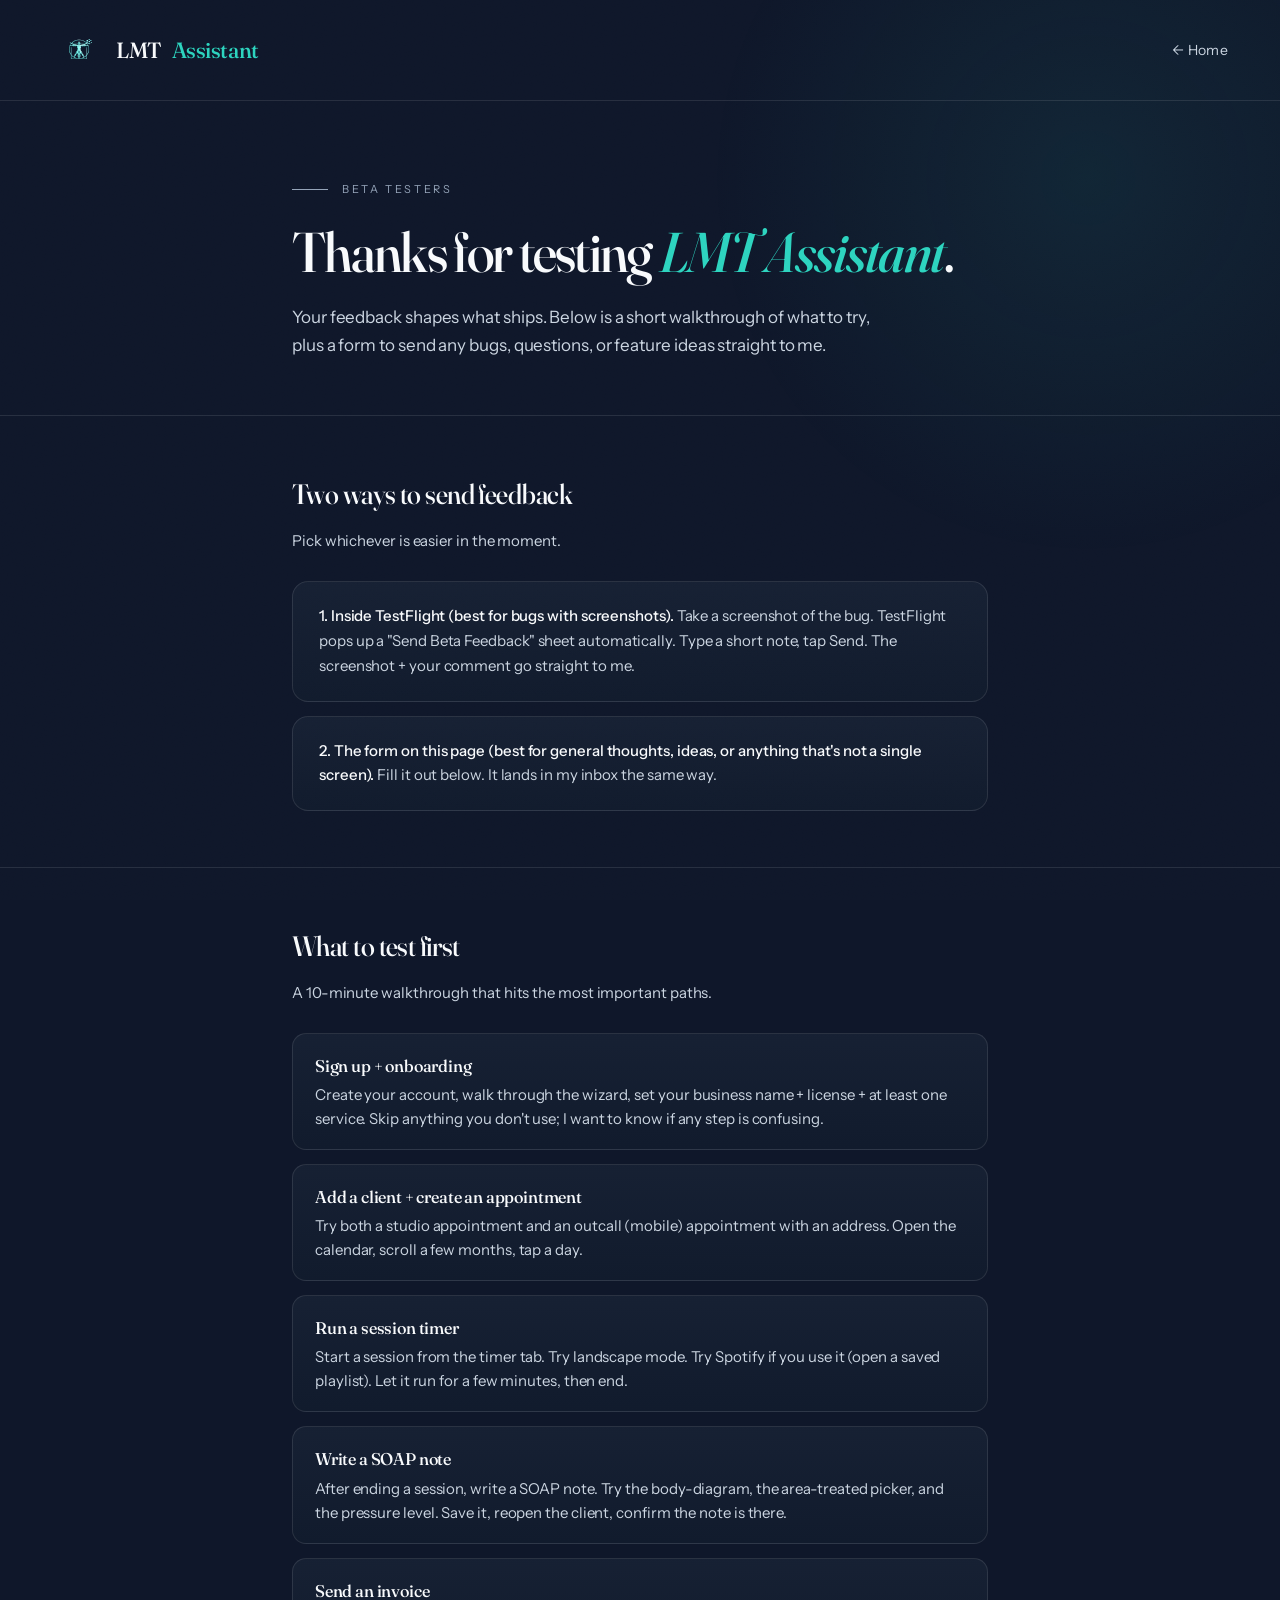
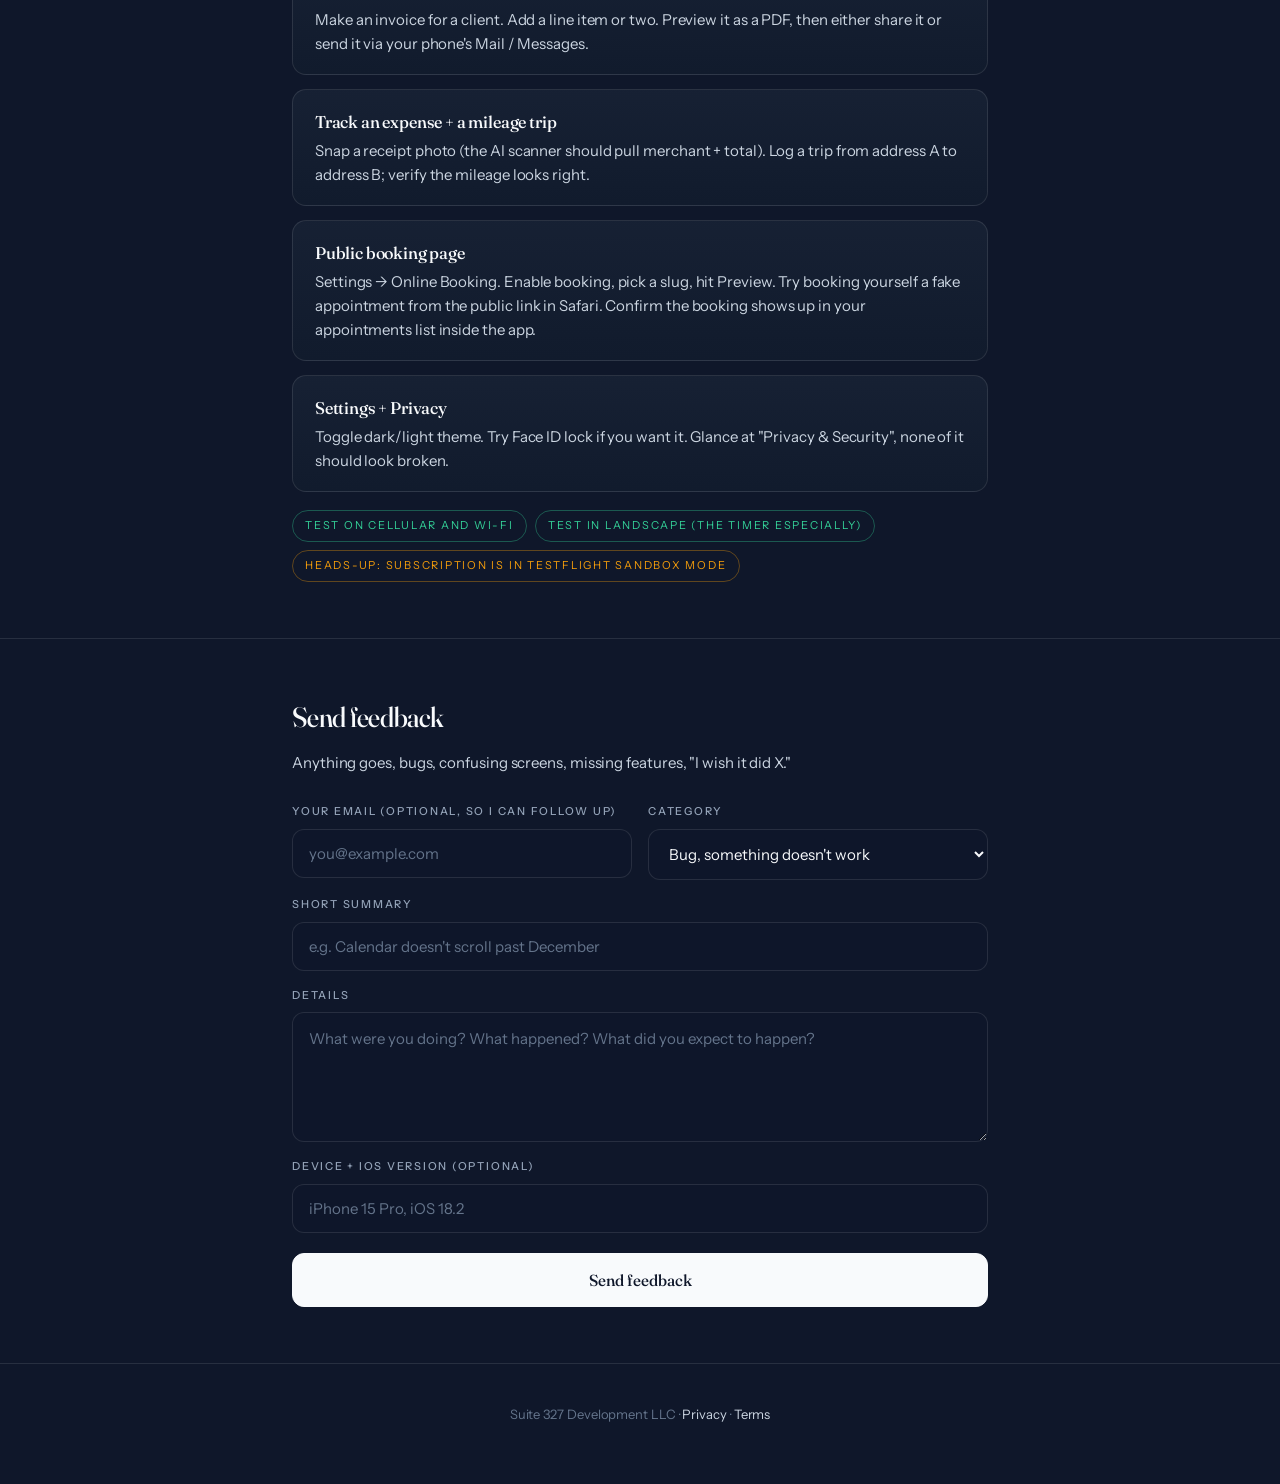
==== betatesters/index.html @ 22fae434 "chore: replace em-dashes with commas on /betatesters" ====
<!DOCTYPE html>
<html lang="en">

<head>
    <meta charset="UTF-8">
    <meta name="viewport" content="width=device-width, initial-scale=1.0">
    <title>Beta Testers · LMT Assistant</title>
    <meta name="description" content="Welcome to the LMT Assistant beta. Here's what to test and how to send feedback.">
    <meta name="robots" content="noindex,nofollow">
    <link rel="icon" type="image/png" href="../logo.png">
    <link rel="preconnect" href="https://fonts.googleapis.com">
    <link rel="preconnect" href="https://fonts.gstatic.com" crossorigin>
    <link href="https://fonts.googleapis.com/css2?family=Fraunces:ital,opsz,wght@0,9..144,400;0,9..144,500;0,9..144,600;1,9..144,400;1,9..144,500&family=Instrument+Sans:ital,wght@0,400;0,500;0,600;1,400&display=swap" rel="stylesheet">
    <style>
        :root {
            --ink: #0F172A;
            --ink-deep: #0A1120;
            --cream: #F8FAFC;
            --cream-dim: #CBD5E1;
            --clay: #2DD4BF;
            --clay-hover: #5EEAD4;
            --sage: #94A3B8;
            --stone: #1E293B;
            --stone-hi: #263548;
            --line: rgba(248, 250, 252, 0.10);
            --line-strong: rgba(248, 250, 252, 0.22);
            --muted: #64748B;
            --warn: #F59E0B;
            --good: #34D399;
            --bad: #F87171;
        }

        * { margin: 0; padding: 0; box-sizing: border-box; }
        html { scroll-behavior: smooth; }

        body {
            font-family: 'Instrument Sans', -apple-system, BlinkMacSystemFont, sans-serif;
            background: var(--ink);
            color: var(--cream);
            min-height: 100vh;
            line-height: 1.6;
            letter-spacing: -0.005em;
            position: relative;
            overflow-x: hidden;
            -webkit-font-smoothing: antialiased;
        }

        body::before {
            content: ""; position: fixed; inset: 0;
            pointer-events: none; z-index: 100;
            opacity: 0.05; mix-blend-mode: overlay;
            background-image: url("data:image/svg+xml,%3Csvg xmlns='http://www.w3.org/2000/svg' width='140' height='140'%3E%3Cfilter id='n'%3E%3CfeTurbulence type='fractalNoise' baseFrequency='0.9' numOctaves='2' stitchTiles='stitch'/%3E%3C/filter%3E%3Crect width='100%25' height='100%25' filter='url(%23n)' opacity='0.9'/%3E%3C/svg%3E");
        }

        body::after {
            content: ""; position: fixed; top: -30%; right: -20%;
            width: 70vw; height: 70vw;
            background: radial-gradient(circle, rgba(45, 212, 191, 0.08) 0%, transparent 60%);
            pointer-events: none; z-index: 0;
        }

        .page-header {
            padding: 32px 0;
            border-bottom: 1px solid var(--line);
            position: relative;
            z-index: 110;
        }

        .page-header-inner {
            display: flex; align-items: center; justify-content: space-between;
            max-width: 1240px;
            margin: 0 auto;
            padding: 0 32px;
        }

        .logo {
            display: flex; align-items: center; gap: 10px;
            font-family: 'Fraunces', serif;
            font-variation-settings: "opsz" 60;
            font-size: 22px; font-weight: 500;
            color: var(--cream); text-decoration: none;
            letter-spacing: -0.02em; line-height: 1;
        }
        .logo img { height: 36px; width: auto; }
        .logo em { font-style: normal; color: var(--clay); font-weight: 500; }

        .back-link {
            display: inline-flex; align-items: center; gap: 10px;
            color: var(--cream-dim); text-decoration: none;
            font-size: 14px; letter-spacing: 0.02em;
            transition: color 0.2s ease;
        }
        .back-link:hover { color: var(--clay); }

        .container {
            max-width: 760px;
            margin: 0 auto;
            padding: 0 32px;
            position: relative; z-index: 1;
        }

        .hero {
            padding: 80px 0 56px;
            border-bottom: 1px solid var(--line);
        }

        .eyebrow {
            font-size: 11px;
            letter-spacing: 0.24em;
            text-transform: uppercase;
            color: var(--sage);
            margin-bottom: 24px;
            display: flex; align-items: center; gap: 14px;
        }
        .eyebrow::before {
            content: ""; width: 36px; height: 1px; background: var(--sage);
        }

        h1 {
            font-family: 'Fraunces', serif;
            font-variation-settings: "opsz" 144;
            font-size: clamp(40px, 6vw, 56px);
            font-weight: 500;
            letter-spacing: -0.03em;
            line-height: 1.05;
            margin-bottom: 22px;
        }
        h1 em { color: var(--clay); font-style: italic; font-weight: 500; }

        .lede {
            color: var(--cream-dim);
            font-size: 17px;
            max-width: 600px;
            line-height: 1.65;
        }

        section {
            padding: 56px 0;
            border-bottom: 1px solid var(--line);
        }
        section:last-of-type { border-bottom: none; }

        h2 {
            font-family: 'Fraunces', serif;
            font-variation-settings: "opsz" 144;
            font-size: 28px;
            font-weight: 500;
            letter-spacing: -0.02em;
            margin-bottom: 12px;
        }

        h2 + .section-sub {
            color: var(--cream-dim);
            font-size: 15px;
            margin-bottom: 28px;
        }

        .checklist {
            list-style: none;
            padding: 0;
            display: flex; flex-direction: column; gap: 14px;
        }
        .checklist li {
            background: linear-gradient(180deg, rgba(30, 41, 59, 0.55), rgba(20, 31, 47, 0.55));
            border: 1px solid var(--line);
            border-radius: 14px;
            padding: 18px 22px;
            font-size: 15px;
            color: var(--cream-dim);
        }
        .checklist li strong {
            display: block;
            color: var(--cream);
            font-family: 'Fraunces', serif;
            font-variation-settings: "opsz" 60;
            font-size: 17px;
            font-weight: 500;
            letter-spacing: -0.01em;
            margin-bottom: 4px;
        }

        .pill-row {
            display: flex; flex-wrap: wrap; gap: 8px;
            margin-top: 18px;
        }
        .pill {
            font-size: 11px;
            letter-spacing: 0.16em;
            text-transform: uppercase;
            padding: 6px 12px;
            border-radius: 100px;
            border: 1px solid var(--line);
            color: var(--cream-dim);
        }
        .pill-good { border-color: rgba(52, 211, 153, 0.35); color: var(--good); }
        .pill-warn { border-color: rgba(245, 158, 11, 0.35); color: var(--warn); }

        .info-card {
            background: linear-gradient(180deg, rgba(30, 41, 59, 0.55), rgba(20, 31, 47, 0.55));
            border: 1px solid var(--line);
            border-radius: 16px;
            padding: 22px 26px;
            color: var(--cream-dim);
            font-size: 15px;
            line-height: 1.65;
        }
        .info-card strong { color: var(--cream); font-weight: 500; }
        .info-card + .info-card { margin-top: 14px; }

        /* Form */
        form { display: flex; flex-direction: column; gap: 16px; }
        .field { display: flex; flex-direction: column; gap: 8px; }
        .field label {
            font-size: 11px;
            letter-spacing: 0.16em;
            text-transform: uppercase;
            color: var(--sage);
            font-weight: 500;
        }
        .field input,
        .field textarea,
        .field select {
            background: rgba(15, 23, 42, 0.55);
            border: 1px solid var(--line);
            border-radius: 12px;
            color: var(--cream);
            font-family: inherit;
            font-size: 15px;
            padding: 14px 16px;
            transition: border-color 0.2s ease, background 0.2s ease;
            width: 100%;
        }
        .field textarea {
            min-height: 130px;
            line-height: 1.55;
            resize: vertical;
        }
        .field input::placeholder,
        .field textarea::placeholder { color: var(--muted); }
        .field input:focus,
        .field textarea:focus,
        .field select:focus {
            outline: none;
            border-color: var(--clay);
            background: var(--ink-deep);
        }

        .row-2 {
            display: grid;
            grid-template-columns: 1fr 1fr;
            gap: 16px;
        }
        @media (max-width: 600px) { .row-2 { grid-template-columns: 1fr; } }

        button[type="submit"] {
            background: var(--cream);
            color: var(--ink);
            border: 1px solid var(--cream);
            padding: 16px 24px;
            border-radius: 12px;
            font-size: 16px;
            font-family: 'Fraunces', serif;
            font-variation-settings: "opsz" 60;
            font-weight: 500;
            cursor: pointer;
            min-height: 52px;
            transition: transform 0.2s ease, background 0.2s ease, color 0.2s ease, box-shadow 0.2s ease;
            margin-top: 4px;
        }
        button[type="submit"]:hover:not(:disabled) {
            background: var(--clay);
            border-color: var(--clay);
            transform: translateY(-1px);
            box-shadow: 0 14px 34px -12px rgba(45, 212, 191, 0.55);
        }
        button[type="submit"]:disabled { opacity: 0.5; cursor: not-allowed; }

        .form-status {
            font-size: 14px;
            padding: 14px 18px;
            border-radius: 12px;
            display: none;
        }
        .form-status.show { display: block; }
        .form-status.ok { background: rgba(52, 211, 153, 0.10); border: 1px solid rgba(52, 211, 153, 0.35); color: var(--good); }
        .form-status.err { background: rgba(248, 113, 113, 0.10); border: 1px solid rgba(248, 113, 113, 0.35); color: var(--bad); }

        footer {
            padding: 40px 0 60px;
            color: var(--muted);
            font-size: 13px;
            text-align: center;
            border-top: 1px solid var(--line);
        }

        @media (prefers-reduced-motion: reduce) {
            * { animation: none !important; transition: none !important; }
            html { scroll-behavior: auto; }
        }
    </style>
</head>

<body>
    <header class="page-header">
        <div class="page-header-inner">
            <a href="/" class="logo">
                <img src="../logo.png" alt="">
                LMT <em>Assistant</em>
            </a>
            <a href="/" class="back-link">← Home</a>
        </div>
    </header>

    <main>
        <section class="hero">
            <div class="container">
                <div class="eyebrow">Beta Testers</div>
                <h1>Thanks for testing <em>LMT Assistant</em>.</h1>
                <p class="lede">
                    Your feedback shapes what ships. Below is a short walkthrough of what to try, plus a form to send any bugs, questions, or feature ideas straight to me.
                </p>
            </div>
        </section>

        <section>
            <div class="container">
                <h2>Two ways to send feedback</h2>
                <p class="section-sub">Pick whichever is easier in the moment.</p>

                <div class="info-card">
                    <strong>1. Inside TestFlight (best for bugs with screenshots).</strong>
                    Take a screenshot of the bug. TestFlight pops up a "Send Beta Feedback" sheet automatically. Type a short note, tap Send. The screenshot + your comment go straight to me.
                </div>
                <div class="info-card">
                    <strong>2. The form on this page (best for general thoughts, ideas, or anything that's not a single screen).</strong>
                    Fill it out below. It lands in my inbox the same way.
                </div>
            </div>
        </section>

        <section>
            <div class="container">
                <h2>What to test first</h2>
                <p class="section-sub">A 10-minute walkthrough that hits the most important paths.</p>

                <ul class="checklist">
                    <li>
                        <strong>Sign up + onboarding</strong>
                        Create your account, walk through the wizard, set your business name + license + at least one service. Skip anything you don't use; I want to know if any step is confusing.
                    </li>
                    <li>
                        <strong>Add a client + create an appointment</strong>
                        Try both a studio appointment and an outcall (mobile) appointment with an address. Open the calendar, scroll a few months, tap a day.
                    </li>
                    <li>
                        <strong>Run a session timer</strong>
                        Start a session from the timer tab. Try landscape mode. Try Spotify if you use it (open a saved playlist). Let it run for a few minutes, then end.
                    </li>
                    <li>
                        <strong>Write a SOAP note</strong>
                        After ending a session, write a SOAP note. Try the body-diagram, the area-treated picker, and the pressure level. Save it, reopen the client, confirm the note is there.
                    </li>
                    <li>
                        <strong>Send an invoice</strong>
                        Make an invoice for a client. Add a line item or two. Preview it as a PDF, then either share it or send it via your phone's Mail / Messages.
                    </li>
                    <li>
                        <strong>Track an expense + a mileage trip</strong>
                        Snap a receipt photo (the AI scanner should pull merchant + total). Log a trip from address A to address B; verify the mileage looks right.
                    </li>
                    <li>
                        <strong>Public booking page</strong>
                        Settings → Online Booking. Enable booking, pick a slug, hit Preview. Try booking yourself a fake appointment from the public link in Safari. Confirm the booking shows up in your appointments list inside the app.
                    </li>
                    <li>
                        <strong>Settings + Privacy</strong>
                        Toggle dark/light theme. Try Face ID lock if you want it. Glance at "Privacy & Security", none of it should look broken.
                    </li>
                </ul>

                <div class="pill-row">
                    <span class="pill pill-good">Test on cellular and Wi-Fi</span>
                    <span class="pill pill-good">Test in landscape (the timer especially)</span>
                    <span class="pill pill-warn">Heads-up: subscription is in TestFlight sandbox mode</span>
                </div>
            </div>
        </section>

        <section>
            <div class="container">
                <h2>Send feedback</h2>
                <p class="section-sub">Anything goes, bugs, confusing screens, missing features, "I wish it did X."</p>

                <form id="feedback-form" novalidate>
                    <div class="row-2">
                        <div class="field">
                            <label for="tester_email">Your email (optional, so I can follow up)</label>
                            <input type="email" id="tester_email" name="tester_email" autocomplete="email" inputmode="email" placeholder="you@example.com">
                        </div>
                        <div class="field">
                            <label for="category">Category</label>
                            <select id="category" name="category">
                                <option value="bug">Bug, something doesn't work</option>
                                <option value="confusing">Confusing, works but I got stuck</option>
                                <option value="idea">Idea, feature or improvement</option>
                                <option value="praise">Praise, something I like</option>
                                <option value="other">Other</option>
                            </select>
                        </div>
                    </div>

                    <div class="field">
                        <label for="title">Short summary</label>
                        <input type="text" id="title" name="title" required maxlength="200" placeholder="e.g. Calendar doesn't scroll past December">
                    </div>

                    <div class="field">
                        <label for="description">Details</label>
                        <textarea id="description" name="description" required maxlength="5000" placeholder="What were you doing? What happened? What did you expect to happen?"></textarea>
                    </div>

                    <div class="field">
                        <label for="device_info">Device + iOS version (optional)</label>
                        <input type="text" id="device_info" name="device_info" maxlength="200" placeholder="iPhone 15 Pro, iOS 18.2">
                    </div>

                    <button type="submit" id="submit-btn">Send feedback</button>

                    <div class="form-status" id="form-status" role="status" aria-live="polite"></div>
                </form>
            </div>
        </section>
    </main>

    <footer>
        Suite 327 Development LLC · <a href="/privacy" style="color: var(--cream-dim); text-decoration: none;">Privacy</a> · <a href="/terms" style="color: var(--cream-dim); text-decoration: none;">Terms</a>
    </footer>

    <script>
        // Public Supabase project + anon key. Both are safe to expose in
        // browser code by design (the anon role can only do what RLS lets
        // it (in this case, INSERT into beta_feedback only).
        const SUPABASE_URL = 'https://oklzhjimuddjhghjrcdw.supabase.co';
        const SUPABASE_ANON_KEY = 'eyJhbGciOiJIUzI1NiIsInR5cCI6IkpXVCJ9.eyJpc3MiOiJzdXBhYmFzZSIsInJlZiI6Im9rbHpoamltdWRkamhnaGpyY2R3Iiwicm9sZSI6ImFub24iLCJpYXQiOjE3NjkyNzg4MzksImV4cCI6MjA4NDg1NDgzOX0.4U2CXVwexxr7--L5Ub-g0gZ8g2ZGwiW0slnL28vJeSc';

        const form = document.getElementById('feedback-form');
        const status = document.getElementById('form-status');
        const submitBtn = document.getElementById('submit-btn');

        function setStatus(kind, text) {
            status.textContent = text;
            status.classList.remove('ok', 'err');
            status.classList.add('show', kind);
        }

        form.addEventListener('submit', async (e) => {
            e.preventDefault();

            const data = {
                tester_email: form.tester_email.value.trim() || null,
                category: form.category.value,
                title: form.title.value.trim(),
                description: form.description.value.trim(),
                device_info: form.device_info.value.trim() || null,
                user_agent: navigator.userAgent,
            };

            if (!data.title || !data.description) {
                setStatus('err', 'Please fill in the summary and the details.');
                return;
            }

            submitBtn.disabled = true;
            submitBtn.textContent = 'Sending…';
            status.classList.remove('show');

            try {
                const res = await fetch(`${SUPABASE_URL}/rest/v1/beta_feedback`, {
                    method: 'POST',
                    headers: {
                        'apikey': SUPABASE_ANON_KEY,
                        'Authorization': `Bearer ${SUPABASE_ANON_KEY}`,
                        'Content-Type': 'application/json',
                        'Prefer': 'return=minimal',
                    },
                    body: JSON.stringify(data),
                });

                if (!res.ok) {
                    const errBody = await res.text().catch(() => '');
                    throw new Error(`HTTP ${res.status} ${errBody}`);
                }

                form.reset();
                setStatus('ok', 'Got it, thank you. I read every one of these.');
            } catch (err) {
                console.error('Feedback submit failed:', err);
                setStatus('err', "Couldn't send. Please try again, or email admin@suite-327.com directly.");
            } finally {
                submitBtn.disabled = false;
                submitBtn.textContent = 'Send feedback';
            }
        });
    </script>
</body>

</html>
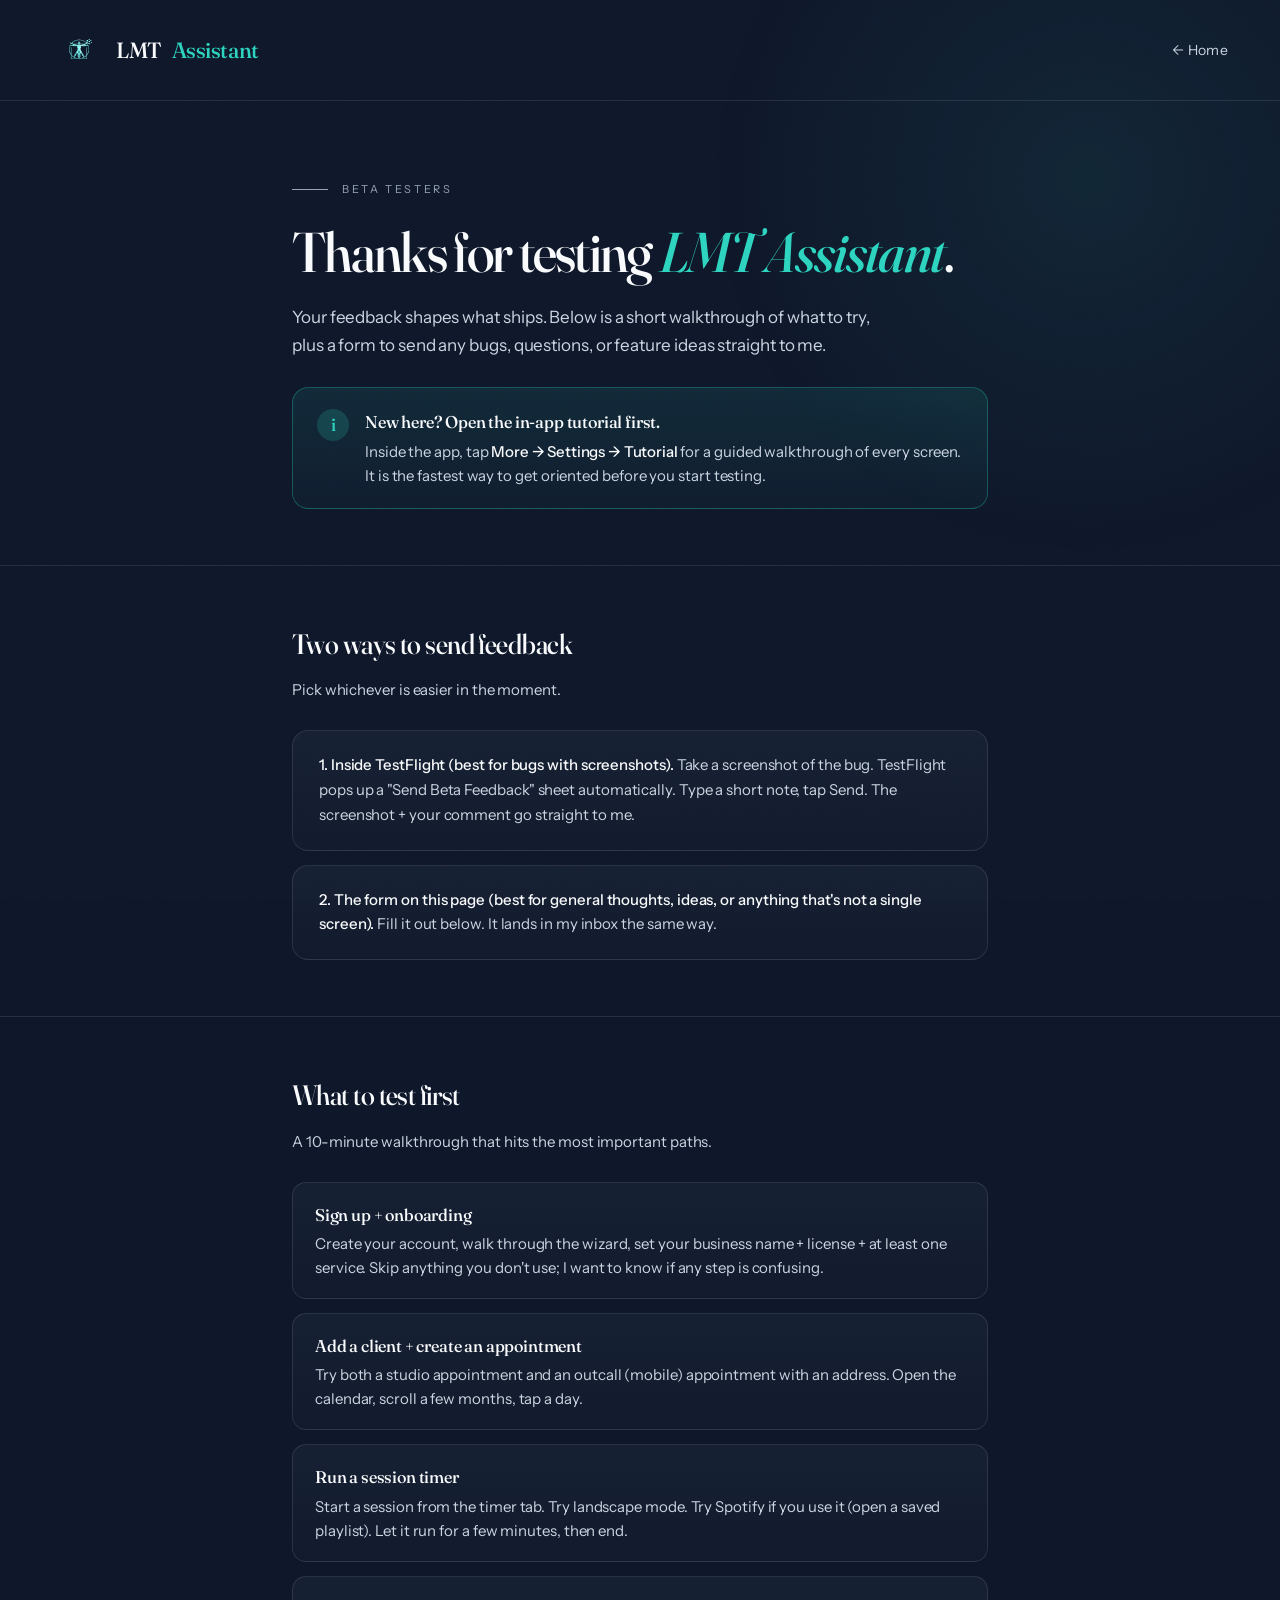
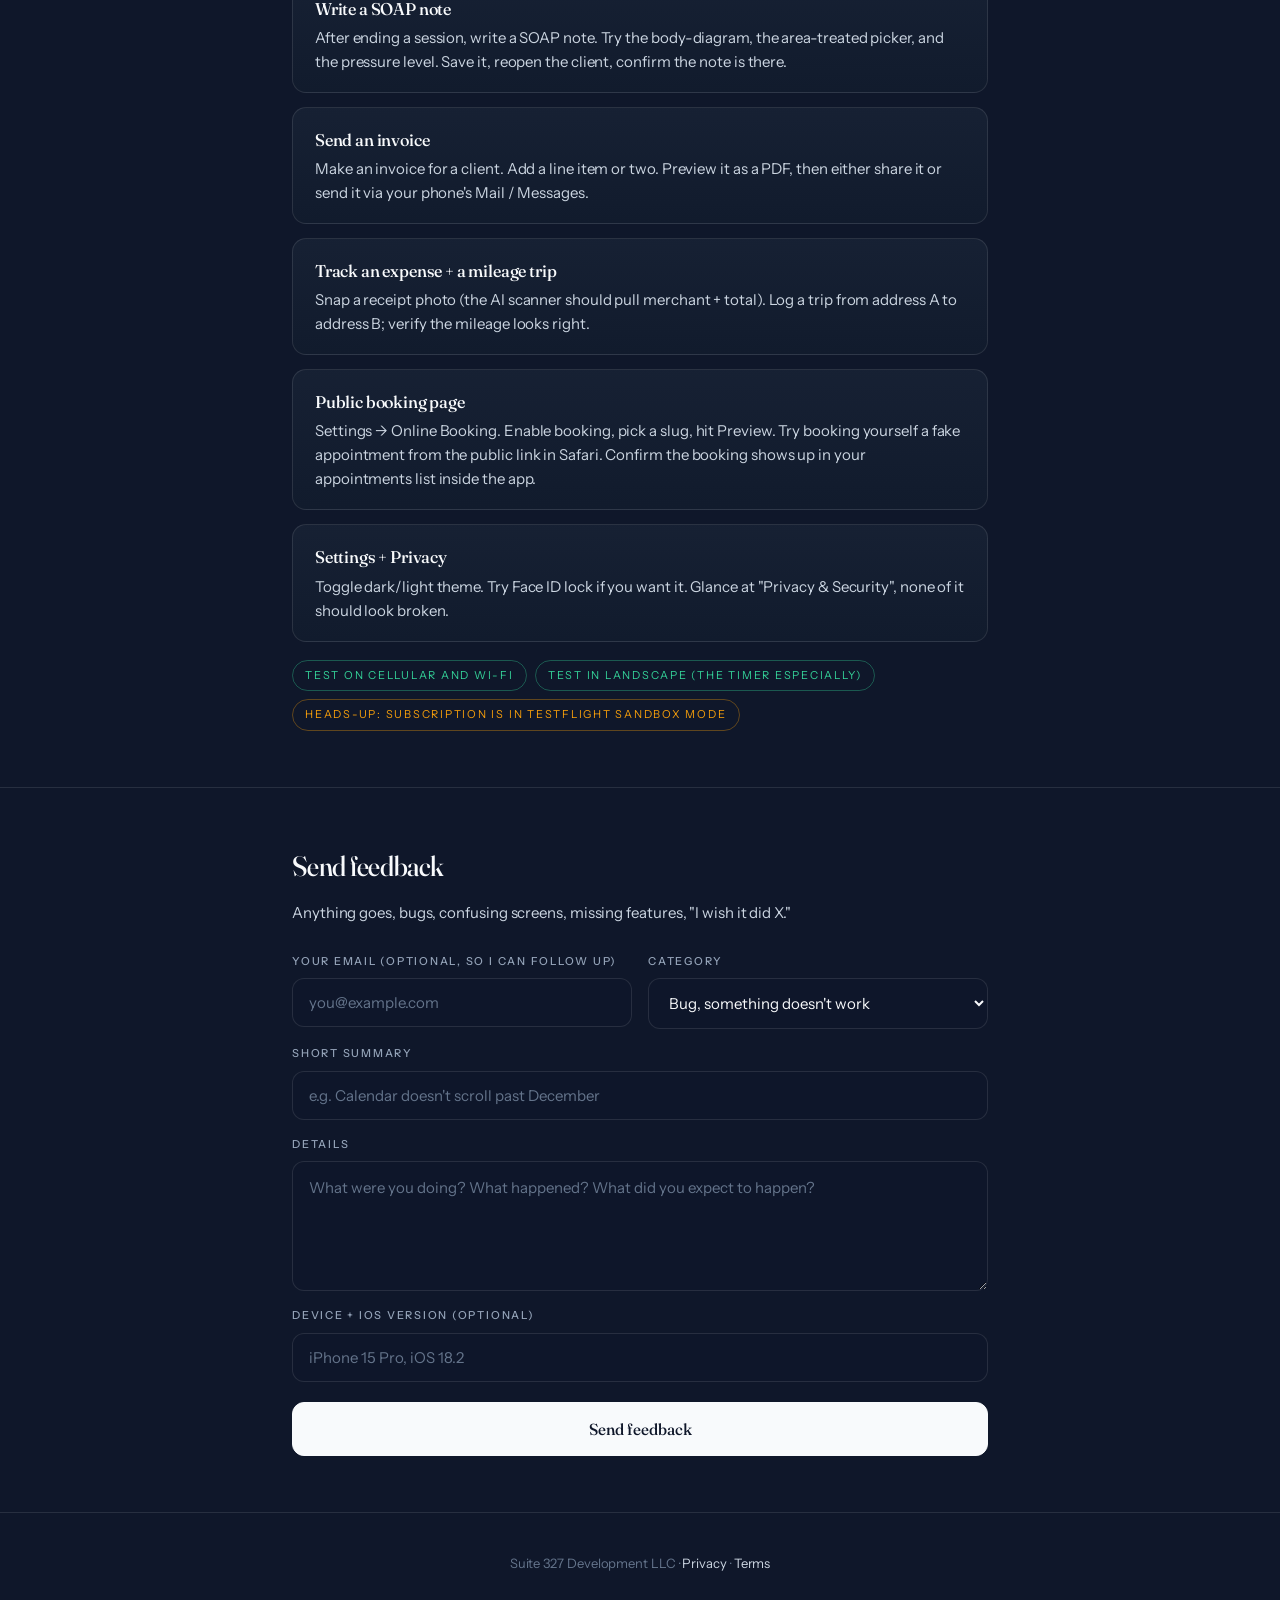
==== commit e54ce1ff: "feat(betatesters): add tip card pointing testers to in-app tutorial" ====
--- a/betatesters/index.html
+++ b/betatesters/index.html
@@ -207,6 +207,43 @@
         .info-card strong { color: var(--cream); font-weight: 500; }
         .info-card + .info-card { margin-top: 14px; }
 
+        .tip-card {
+            display: flex;
+            gap: 16px;
+            align-items: flex-start;
+            background: linear-gradient(180deg, rgba(45, 212, 191, 0.10), rgba(45, 212, 191, 0.03));
+            border: 1px solid rgba(45, 212, 191, 0.30);
+            border-radius: 16px;
+            padding: 20px 24px;
+            margin-top: 28px;
+            color: var(--cream-dim);
+            font-size: 15px;
+            line-height: 1.6;
+        }
+        .tip-card .tip-icon {
+            flex: 0 0 auto;
+            width: 32px; height: 32px;
+            border-radius: 100px;
+            background: rgba(45, 212, 191, 0.18);
+            color: var(--clay);
+            display: flex; align-items: center; justify-content: center;
+            font-family: 'Fraunces', serif;
+            font-variation-settings: "opsz" 60;
+            font-weight: 500;
+            font-size: 18px;
+            margin-top: 1px;
+        }
+        .tip-card strong {
+            display: block;
+            color: var(--cream);
+            font-family: 'Fraunces', serif;
+            font-variation-settings: "opsz" 60;
+            font-weight: 500;
+            font-size: 17px;
+            letter-spacing: -0.01em;
+            margin-bottom: 4px;
+        }
+
         /* Form */
         form { display: flex; flex-direction: column; gap: 16px; }
         .field { display: flex; flex-direction: column; gap: 8px; }
@@ -319,6 +356,14 @@
                 <p class="lede">
                     Your feedback shapes what ships. Below is a short walkthrough of what to try, plus a form to send any bugs, questions, or feature ideas straight to me.
                 </p>
+
+                <div class="tip-card">
+                    <div class="tip-icon" aria-hidden="true">i</div>
+                    <div>
+                        <strong>New here? Open the in-app tutorial first.</strong>
+                        Inside the app, tap <strong style="display:inline; font-family: inherit; font-size: inherit;">More → Settings → Tutorial</strong> for a guided walkthrough of every screen. It is the fastest way to get oriented before you start testing.
+                    </div>
+                </div>
             </div>
         </section>
 
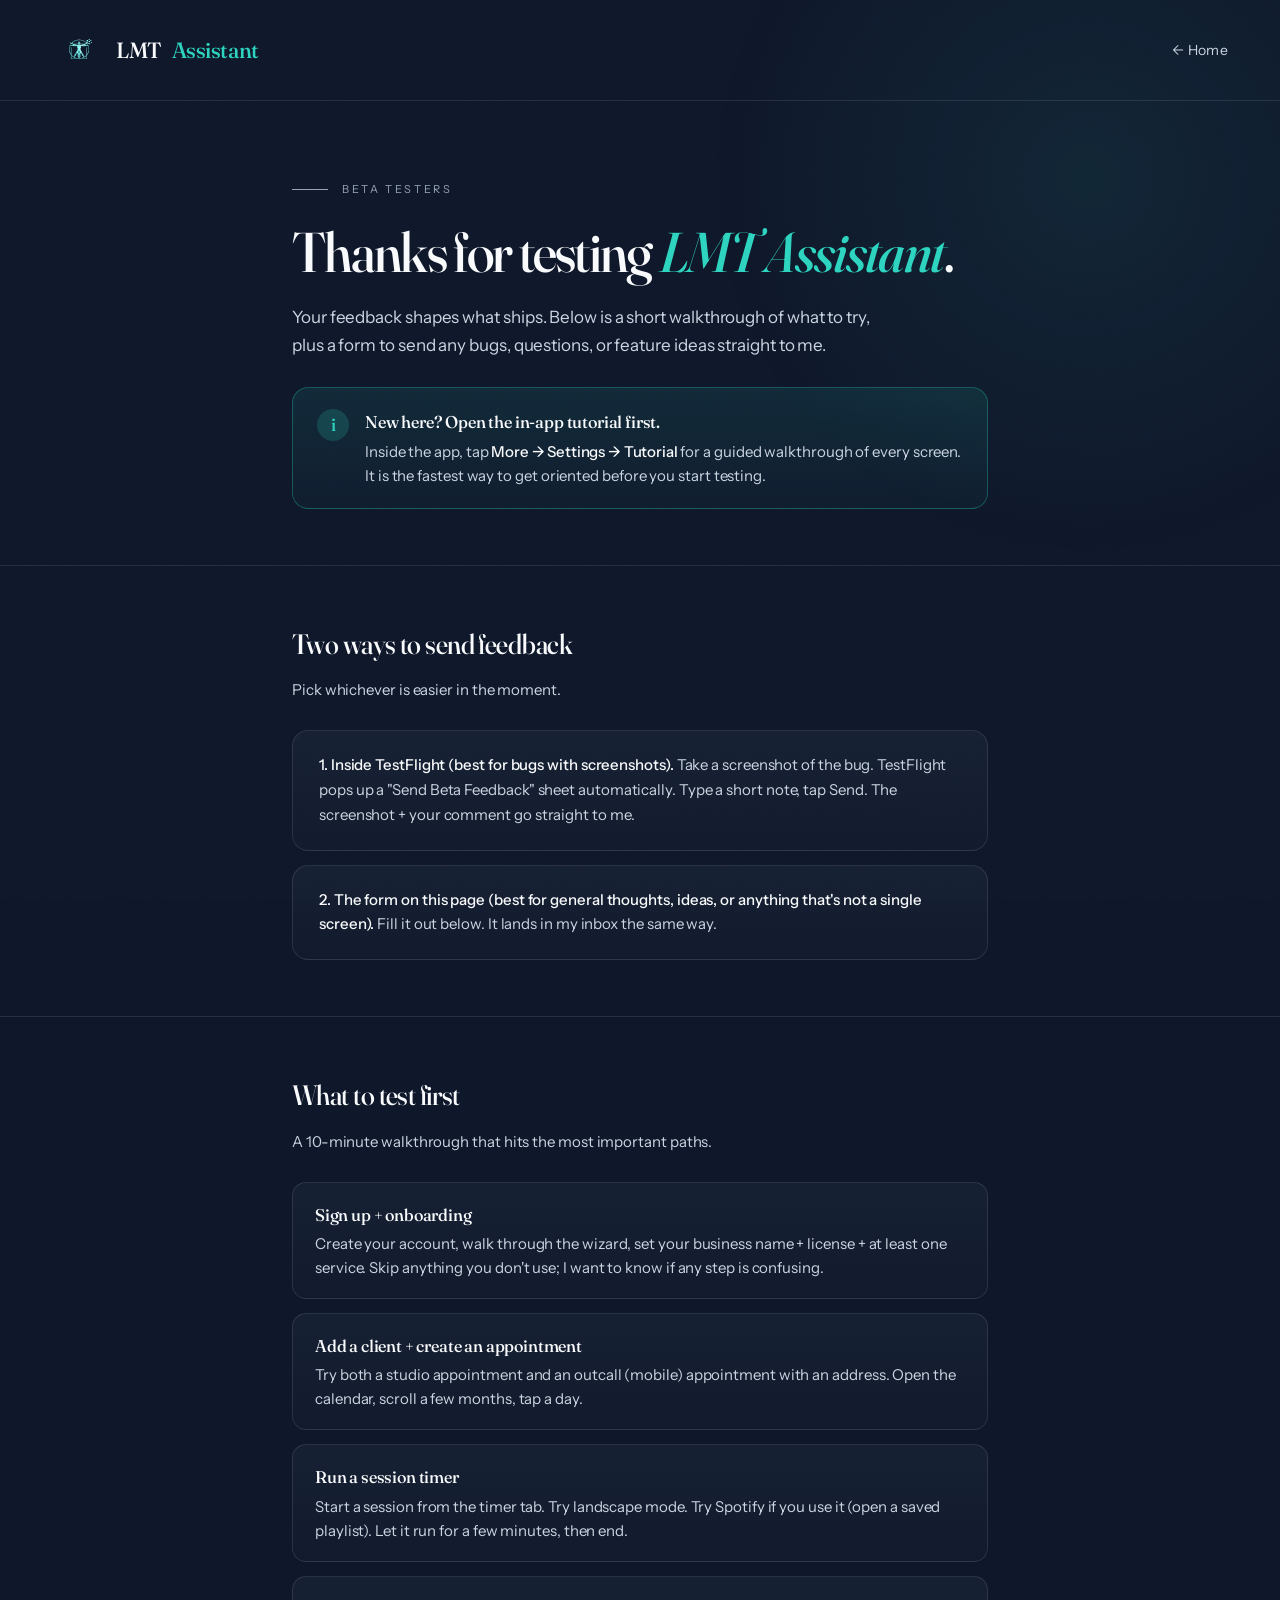
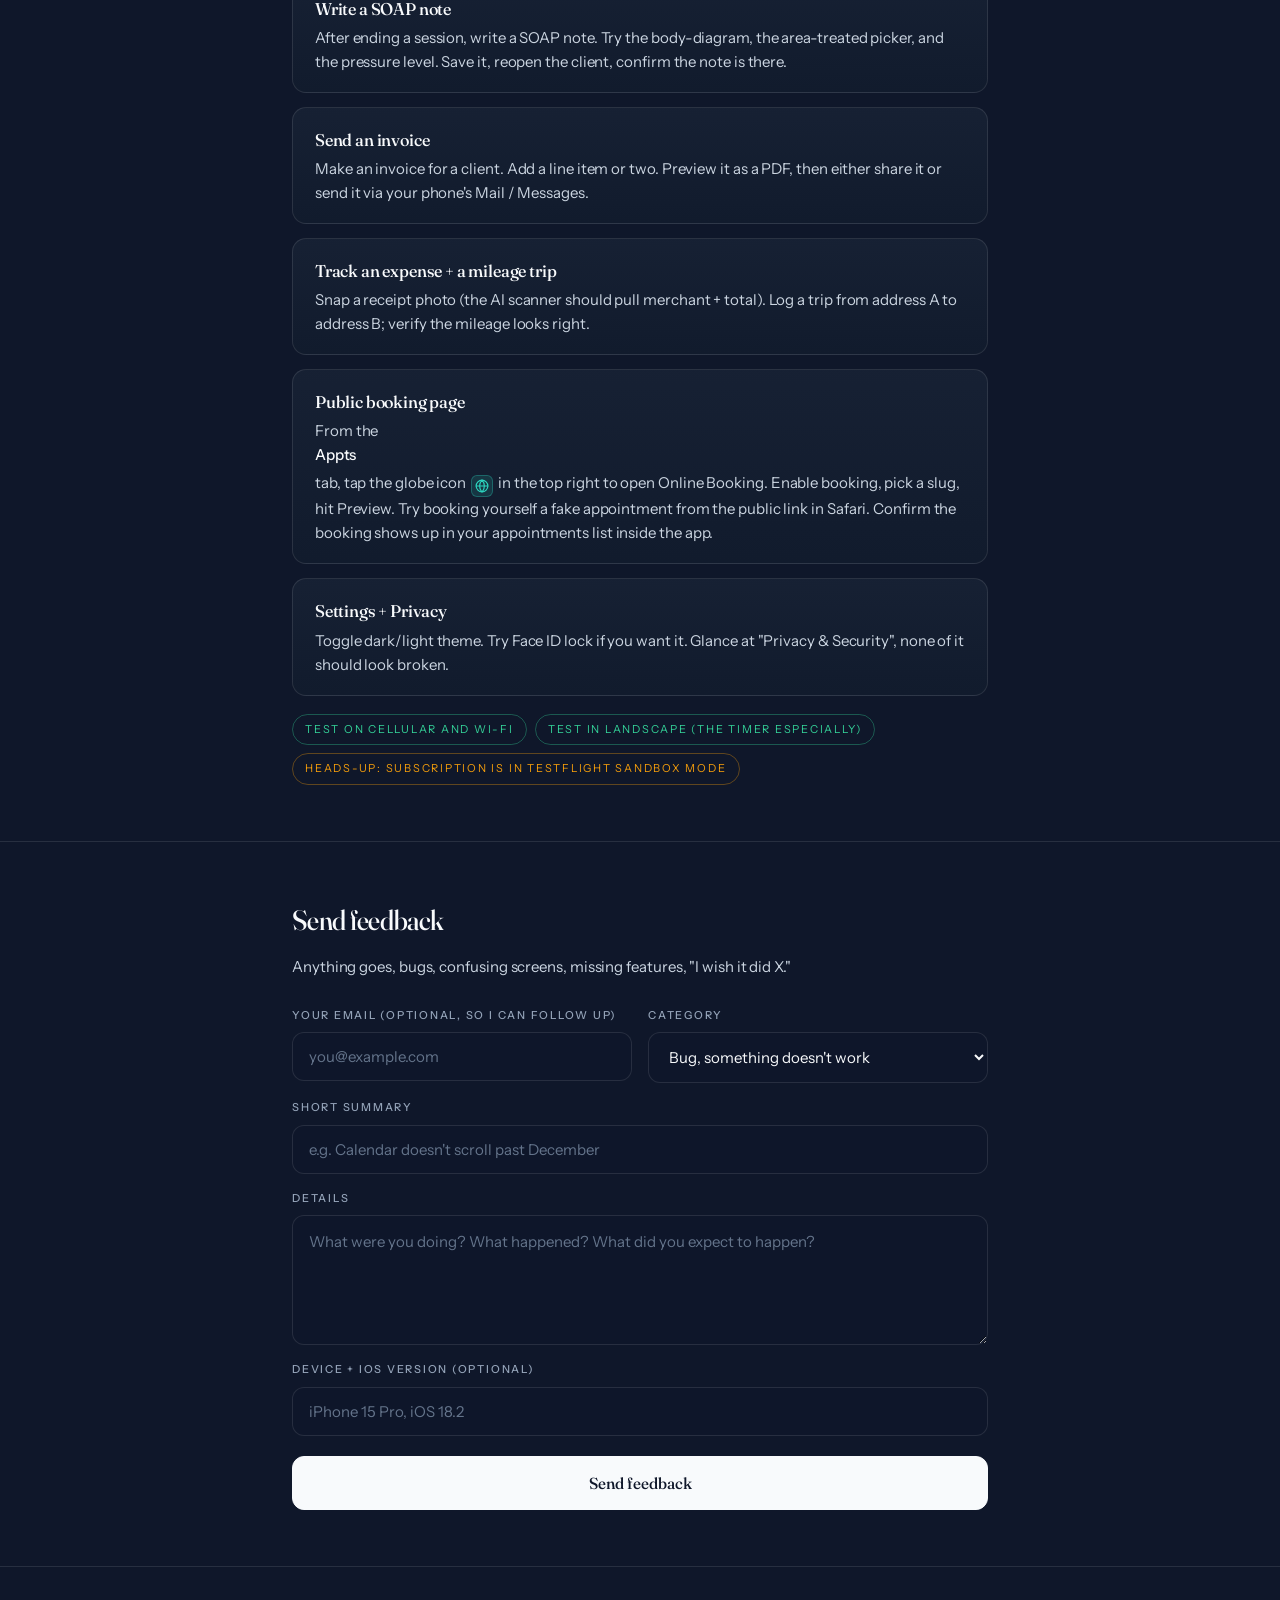
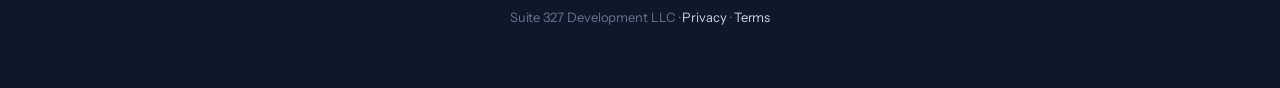
==== commit 48266b76: "fix(betatesters): online booking entry is the globe icon on the Appts tab" ====
--- a/betatesters/index.html
+++ b/betatesters/index.html
@@ -179,6 +179,19 @@
             margin-bottom: 4px;
         }
 
+        .inline-icon {
+            display: inline-flex;
+            align-items: center;
+            justify-content: center;
+            width: 22px; height: 22px;
+            border-radius: 6px;
+            background: rgba(45, 212, 191, 0.14);
+            border: 1px solid rgba(45, 212, 191, 0.30);
+            margin: 0 2px;
+            vertical-align: -5px;
+        }
+        .inline-icon svg { display: block; }
+
         .pill-row {
             display: flex; flex-wrap: wrap; gap: 8px;
             margin-top: 18px;
@@ -415,7 +428,11 @@
                     </li>
                     <li>
                         <strong>Public booking page</strong>
-                        Settings → Online Booking. Enable booking, pick a slug, hit Preview. Try booking yourself a fake appointment from the public link in Safari. Confirm the booking shows up in your appointments list inside the app.
+                        From the <strong style="color: var(--cream); font-family: inherit; font-size: inherit;">Appts</strong> tab, tap the globe icon
+                        <span class="inline-icon" aria-hidden="true">
+                            <svg xmlns="http://www.w3.org/2000/svg" width="14" height="14" viewBox="0 0 24 24" fill="none" stroke="#2DD4BF" stroke-width="2" stroke-linecap="round" stroke-linejoin="round"><circle cx="12" cy="12" r="10"/><path d="M12 2a14.5 14.5 0 0 0 0 20 14.5 14.5 0 0 0 0-20"/><path d="M2 12h20"/></svg>
+                        </span>
+                        in the top right to open Online Booking. Enable booking, pick a slug, hit Preview. Try booking yourself a fake appointment from the public link in Safari. Confirm the booking shows up in your appointments list inside the app.
                     </li>
                     <li>
                         <strong>Settings + Privacy</strong>
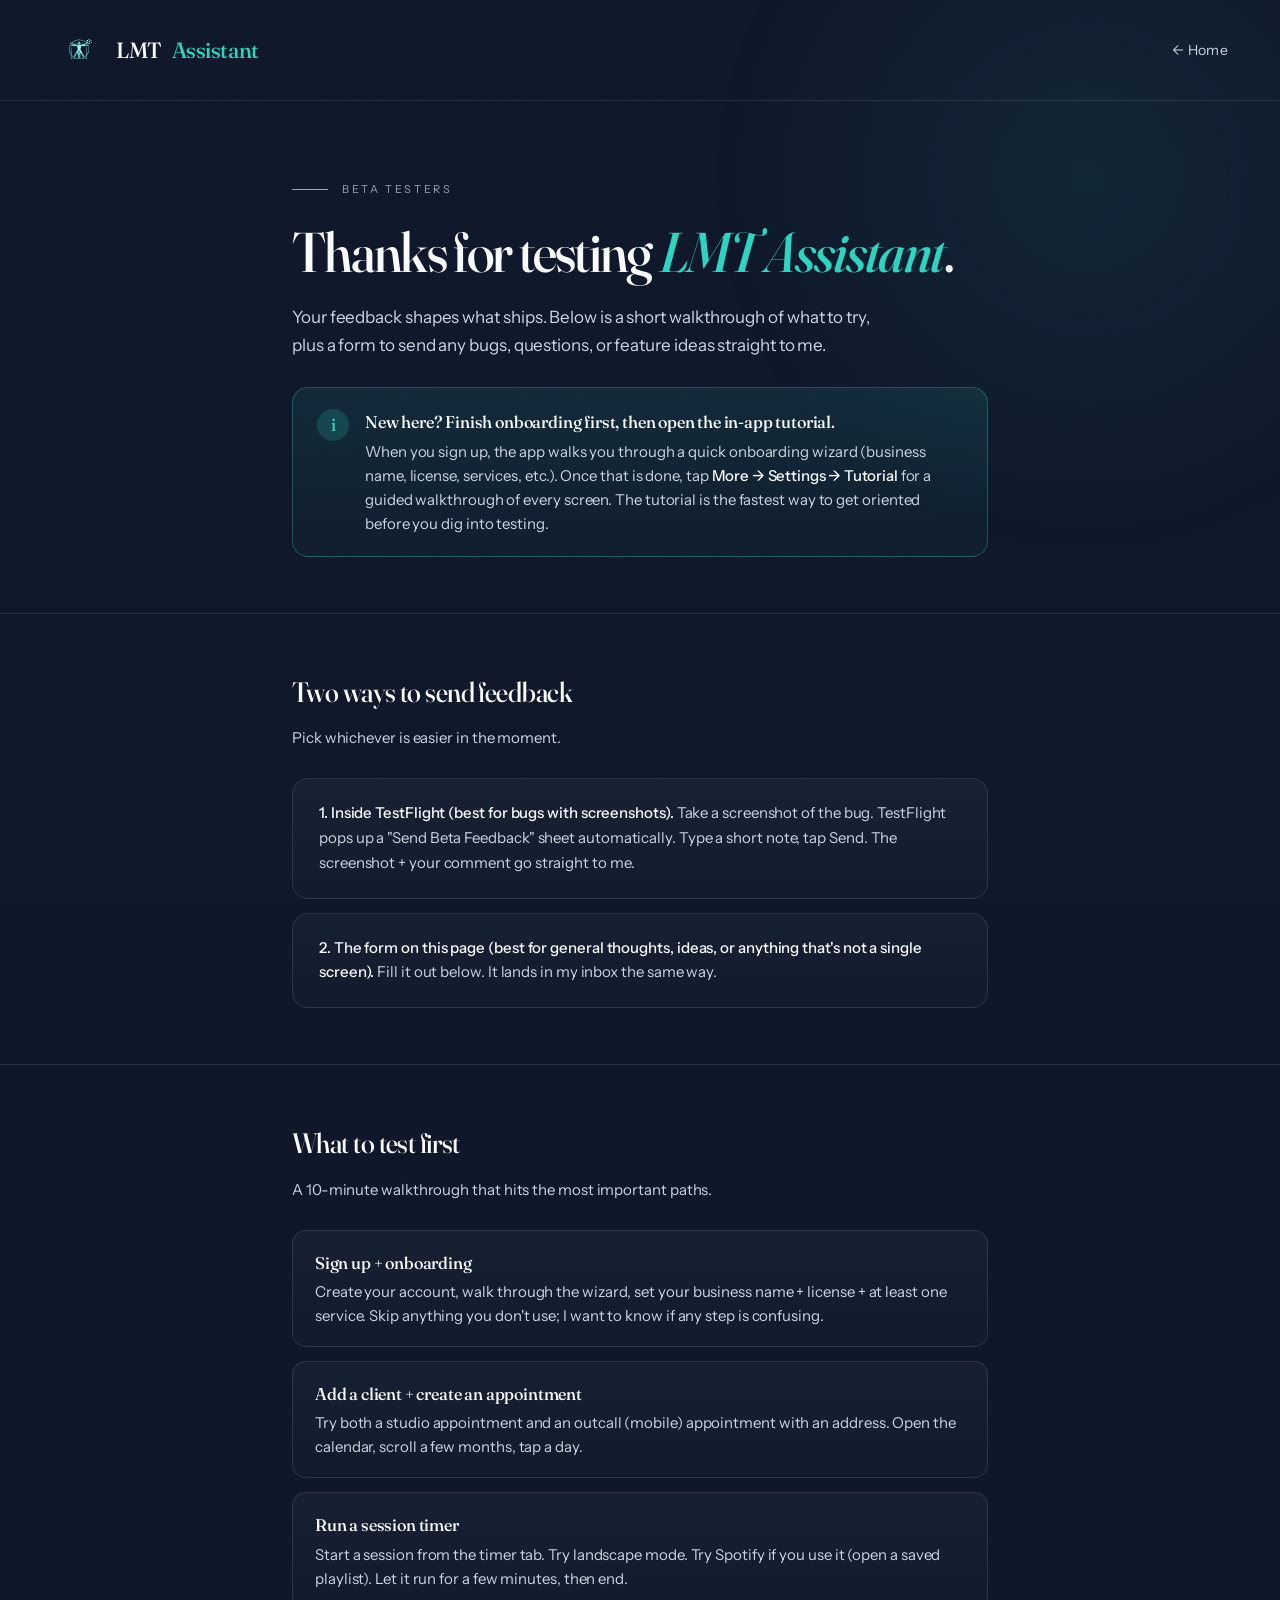
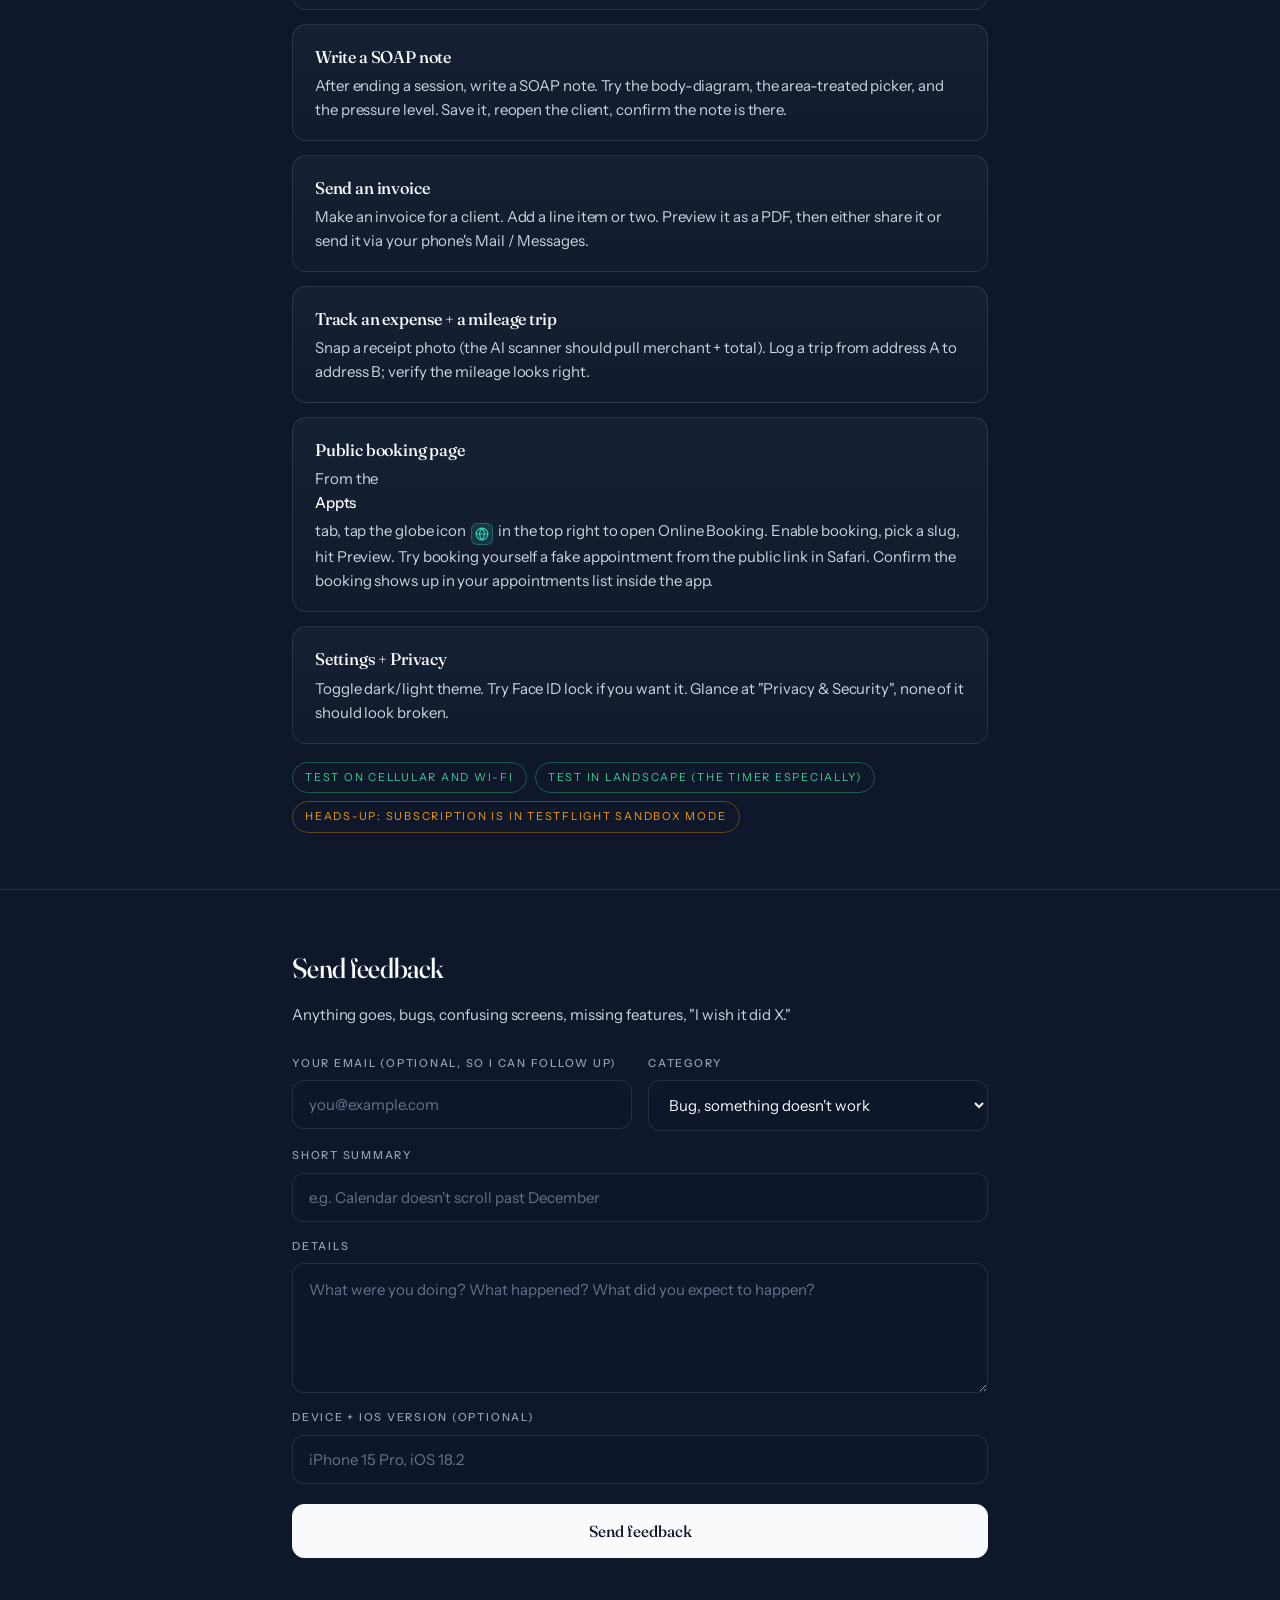
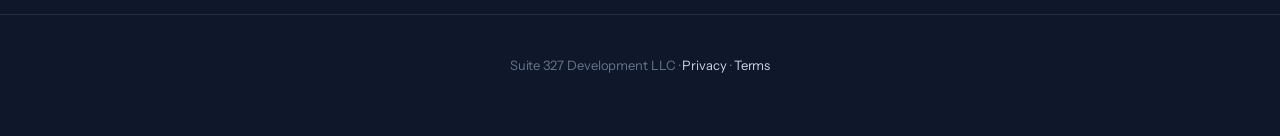
==== commit 791ddd0e: "fix(betatesters): tutorial tip clarifies onboarding must complete first" ====
--- a/betatesters/index.html
+++ b/betatesters/index.html
@@ -373,8 +373,8 @@
                 <div class="tip-card">
                     <div class="tip-icon" aria-hidden="true">i</div>
                     <div>
-                        <strong>New here? Open the in-app tutorial first.</strong>
-                        Inside the app, tap <strong style="display:inline; font-family: inherit; font-size: inherit;">More → Settings → Tutorial</strong> for a guided walkthrough of every screen. It is the fastest way to get oriented before you start testing.
+                        <strong>New here? Finish onboarding first, then open the in-app tutorial.</strong>
+                        When you sign up, the app walks you through a quick onboarding wizard (business name, license, services, etc.). Once that is done, tap <strong style="display:inline; font-family: inherit; font-size: inherit;">More → Settings → Tutorial</strong> for a guided walkthrough of every screen. The tutorial is the fastest way to get oriented before you dig into testing.
                     </div>
                 </div>
             </div>
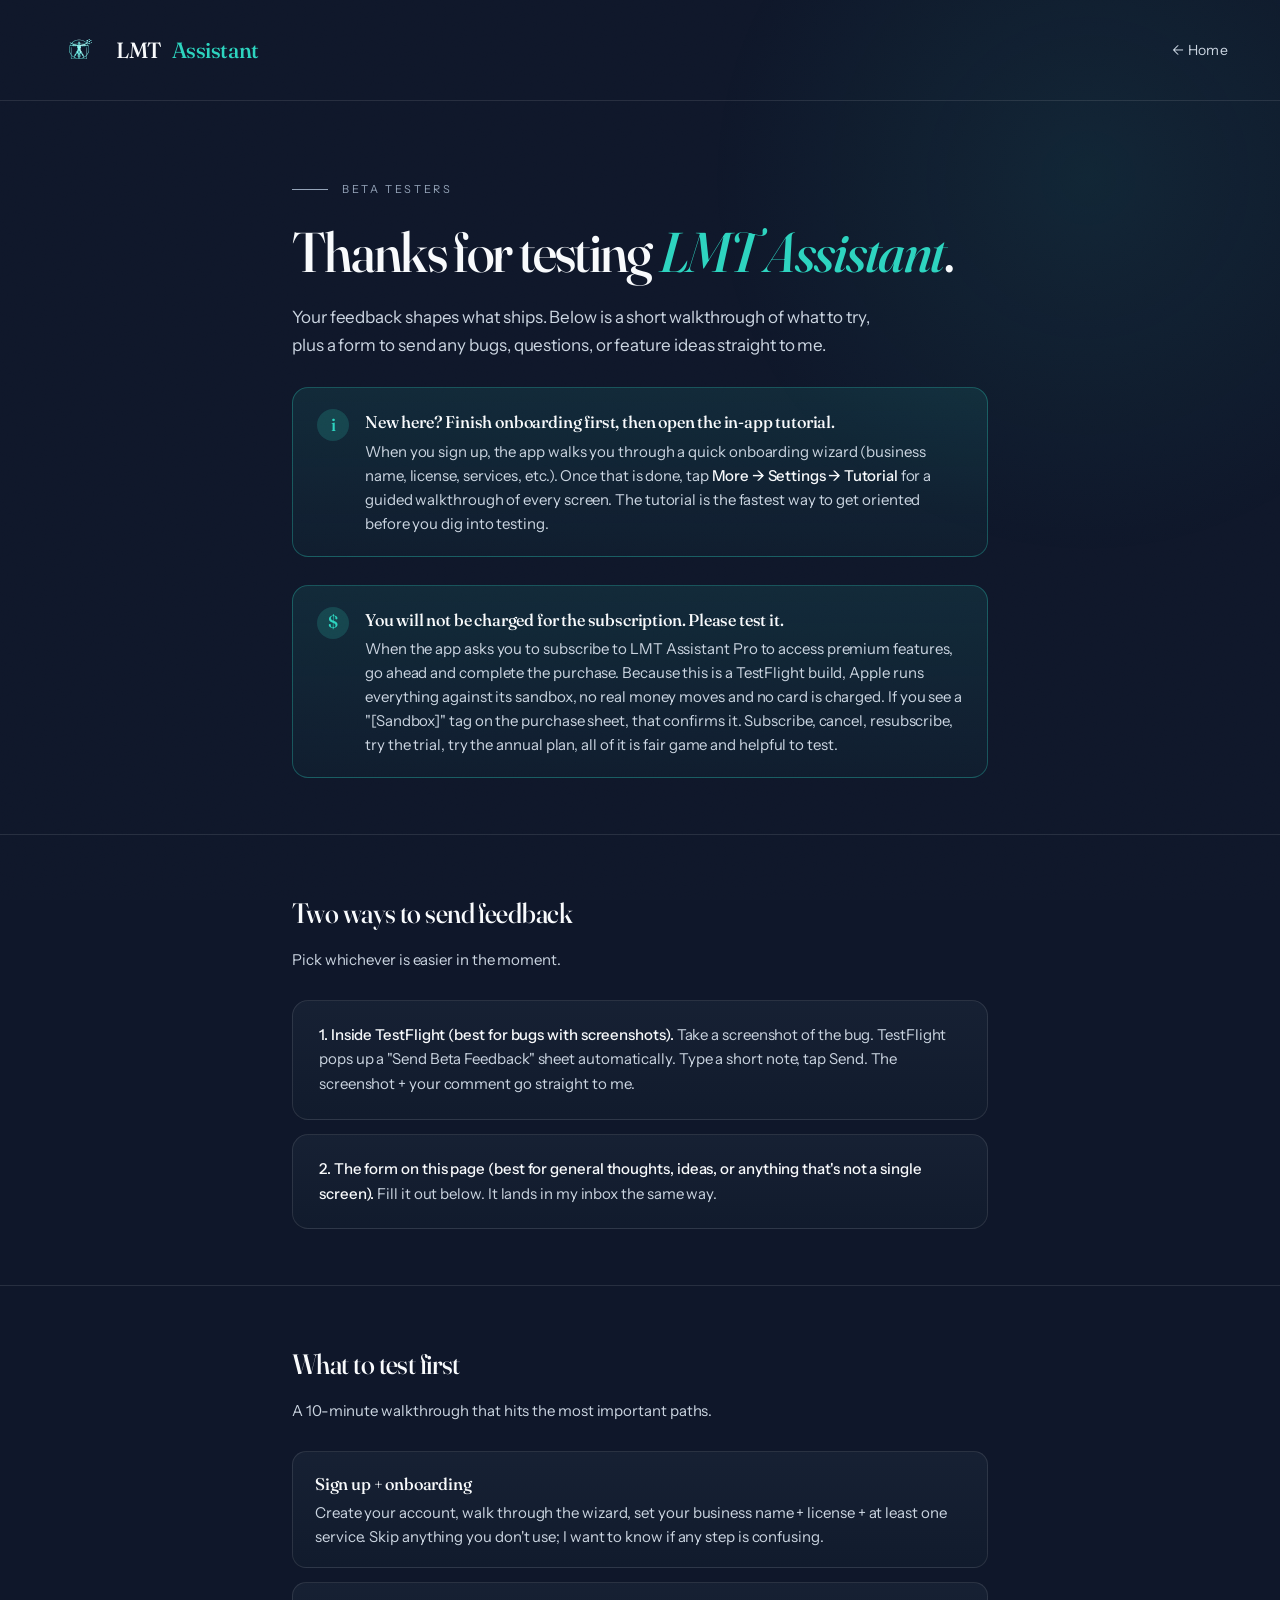
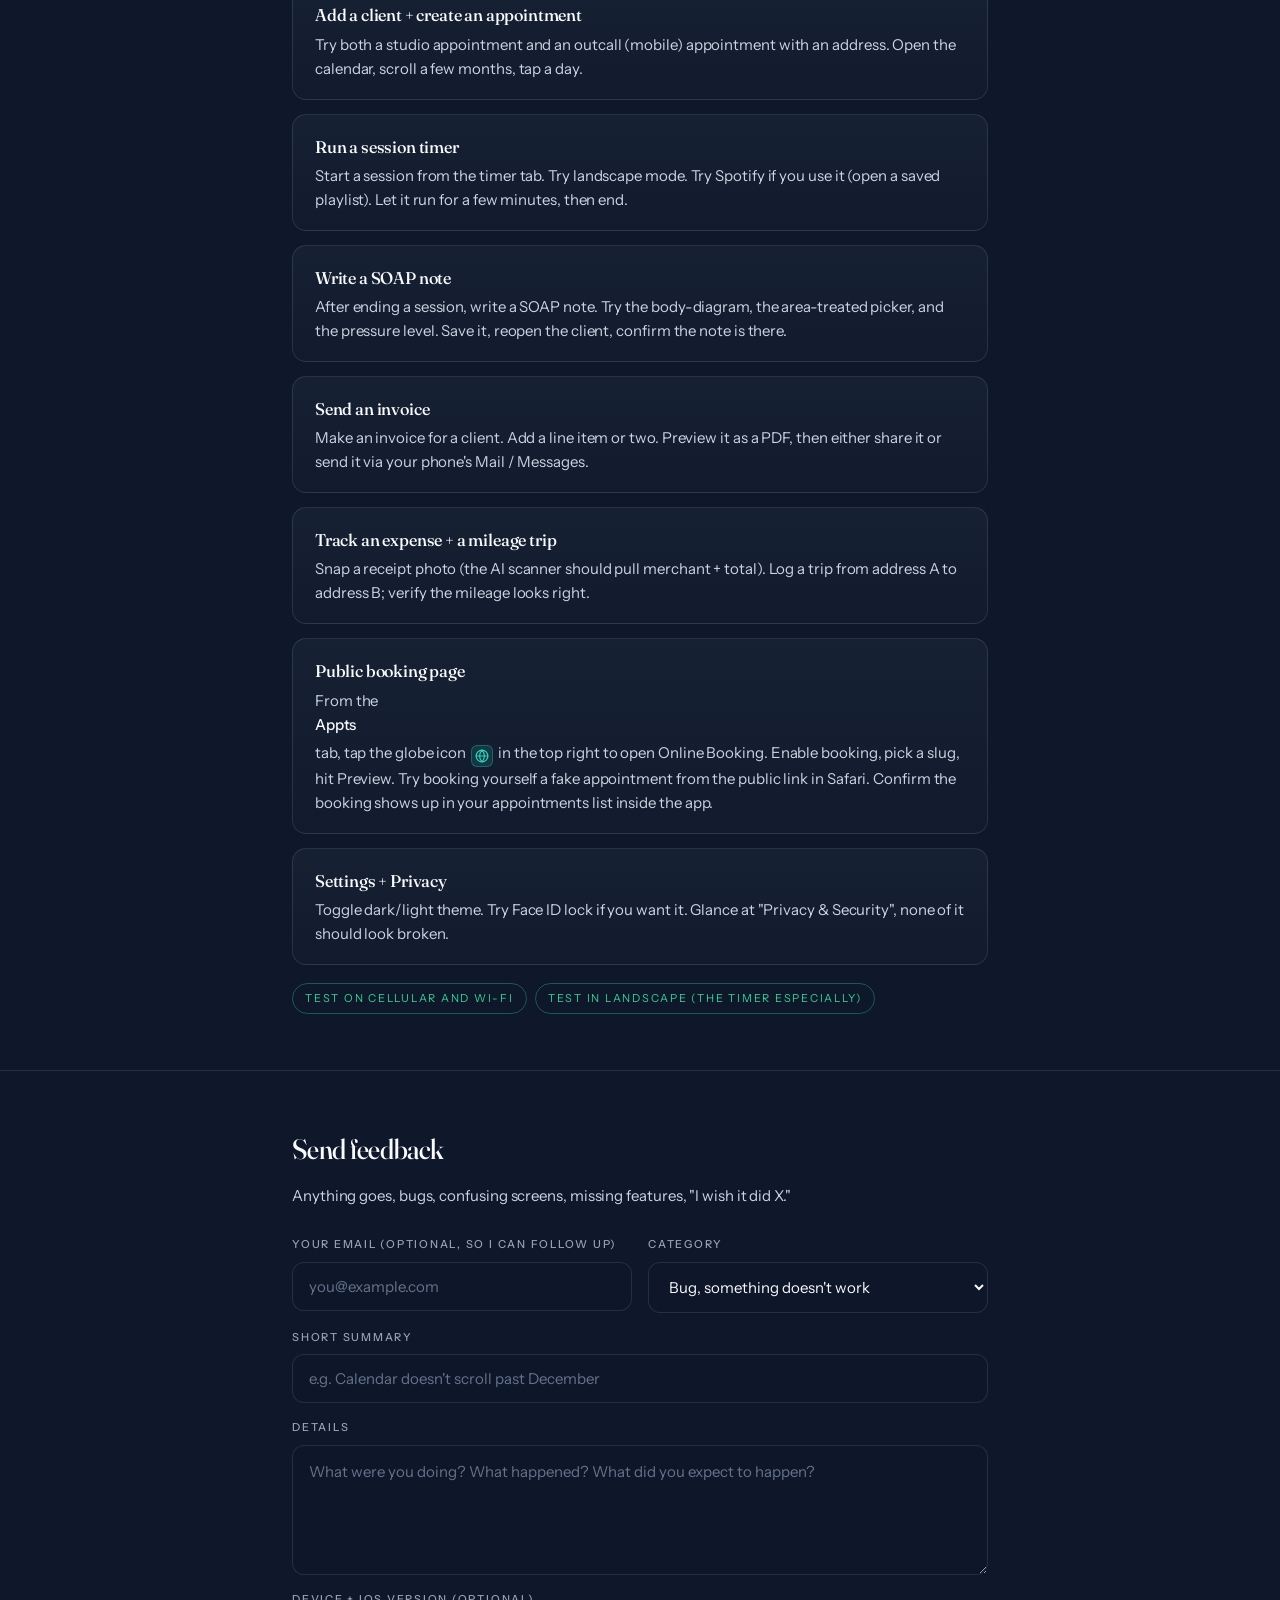
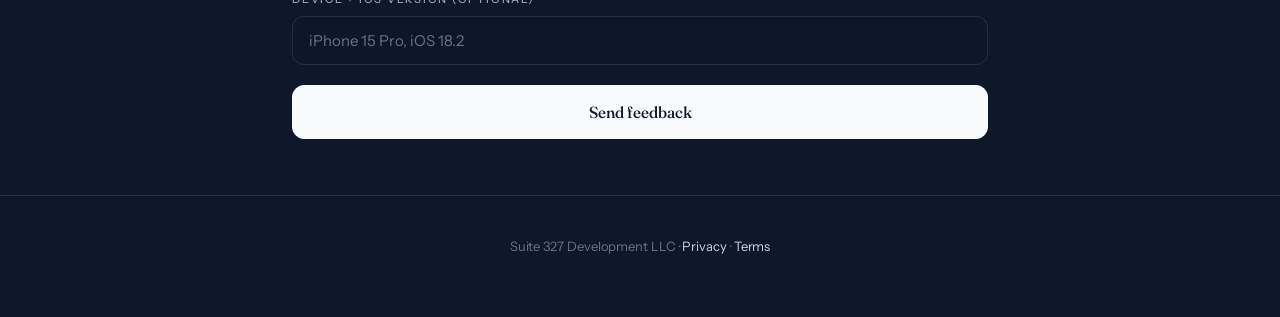
==== commit 28a1b248: "feat(betatesters): add tip card explaining sandbox subscription is free to test" ====
--- a/betatesters/index.html
+++ b/betatesters/index.html
@@ -377,6 +377,14 @@
                         When you sign up, the app walks you through a quick onboarding wizard (business name, license, services, etc.). Once that is done, tap <strong style="display:inline; font-family: inherit; font-size: inherit;">More → Settings → Tutorial</strong> for a guided walkthrough of every screen. The tutorial is the fastest way to get oriented before you dig into testing.
                     </div>
                 </div>
+
+                <div class="tip-card">
+                    <div class="tip-icon" aria-hidden="true">$</div>
+                    <div>
+                        <strong>You will not be charged for the subscription. Please test it.</strong>
+                        When the app asks you to subscribe to LMT Assistant Pro to access premium features, go ahead and complete the purchase. Because this is a TestFlight build, Apple runs everything against its sandbox, no real money moves and no card is charged. If you see a "[Sandbox]" tag on the purchase sheet, that confirms it. Subscribe, cancel, resubscribe, try the trial, try the annual plan, all of it is fair game and helpful to test.
+                    </div>
+                </div>
             </div>
         </section>
 
@@ -443,7 +451,6 @@
                 <div class="pill-row">
                     <span class="pill pill-good">Test on cellular and Wi-Fi</span>
                     <span class="pill pill-good">Test in landscape (the timer especially)</span>
-                    <span class="pill pill-warn">Heads-up: subscription is in TestFlight sandbox mode</span>
                 </div>
             </div>
         </section>
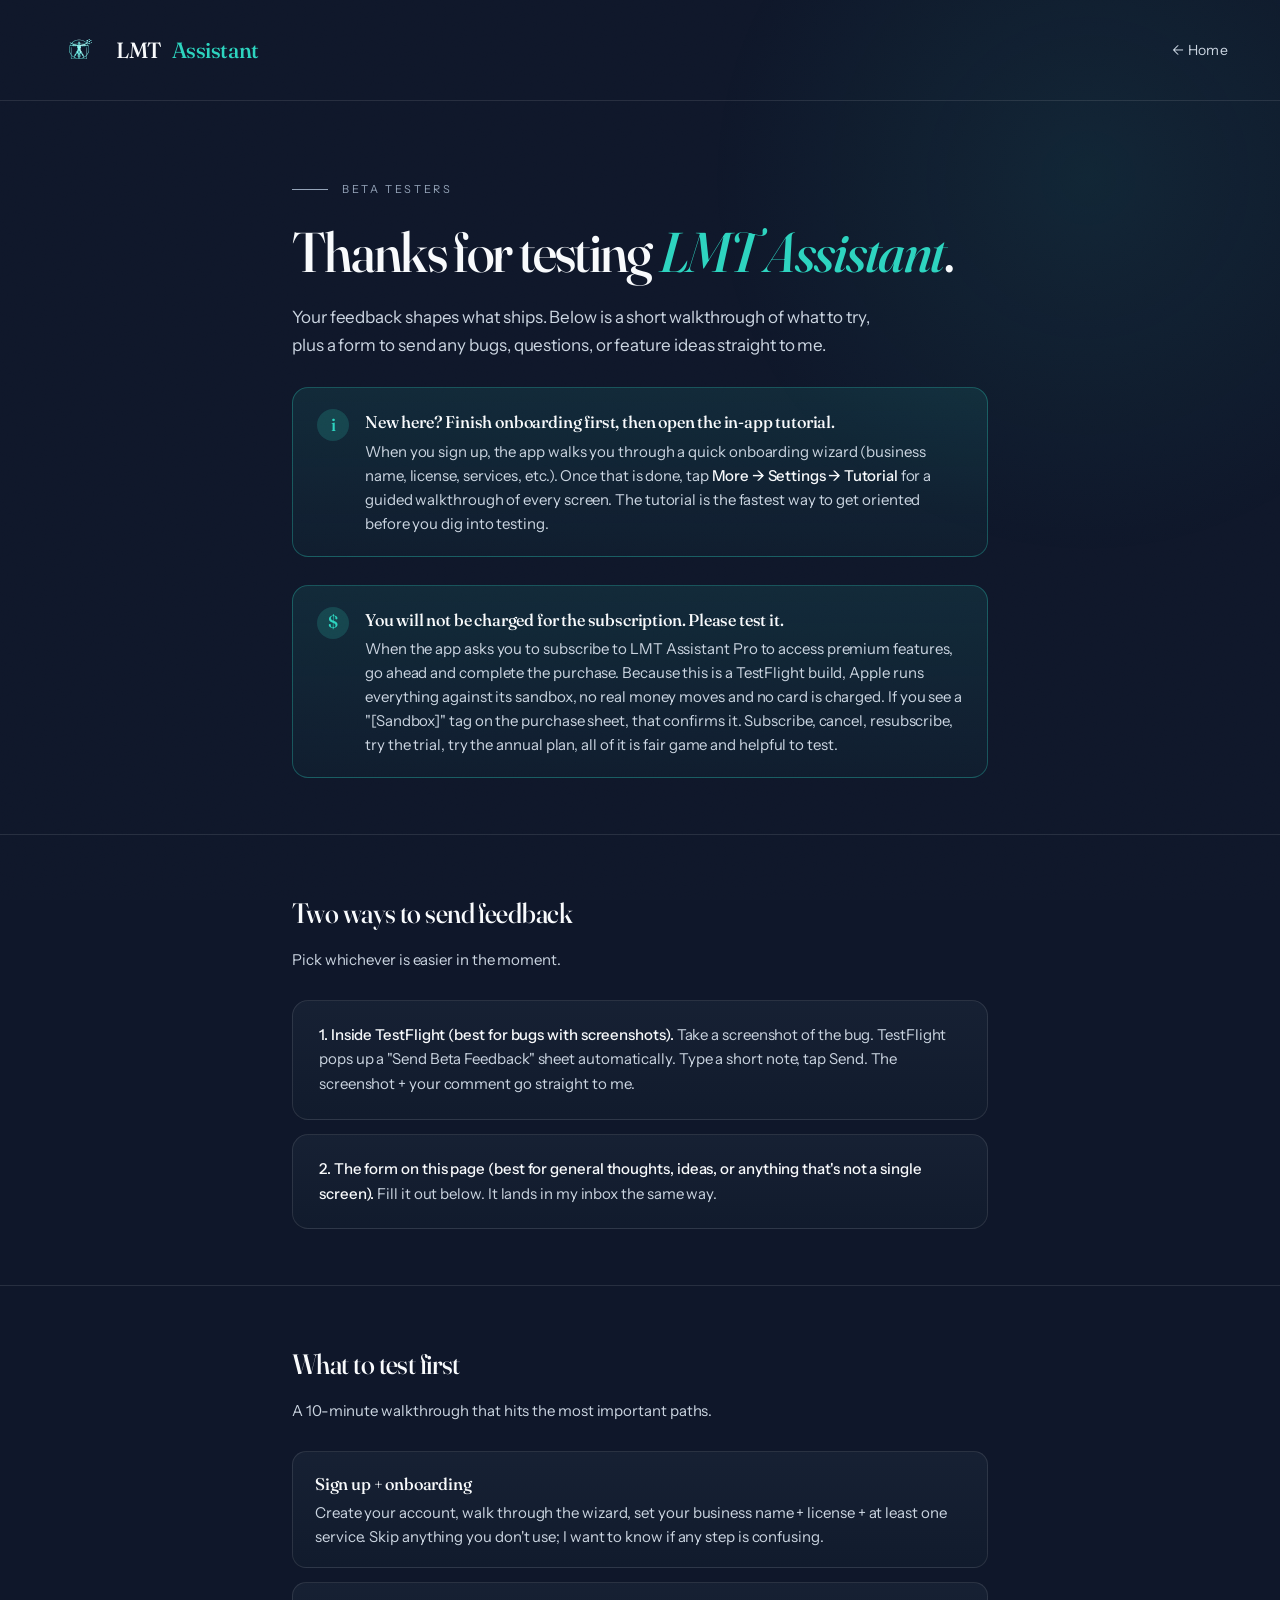
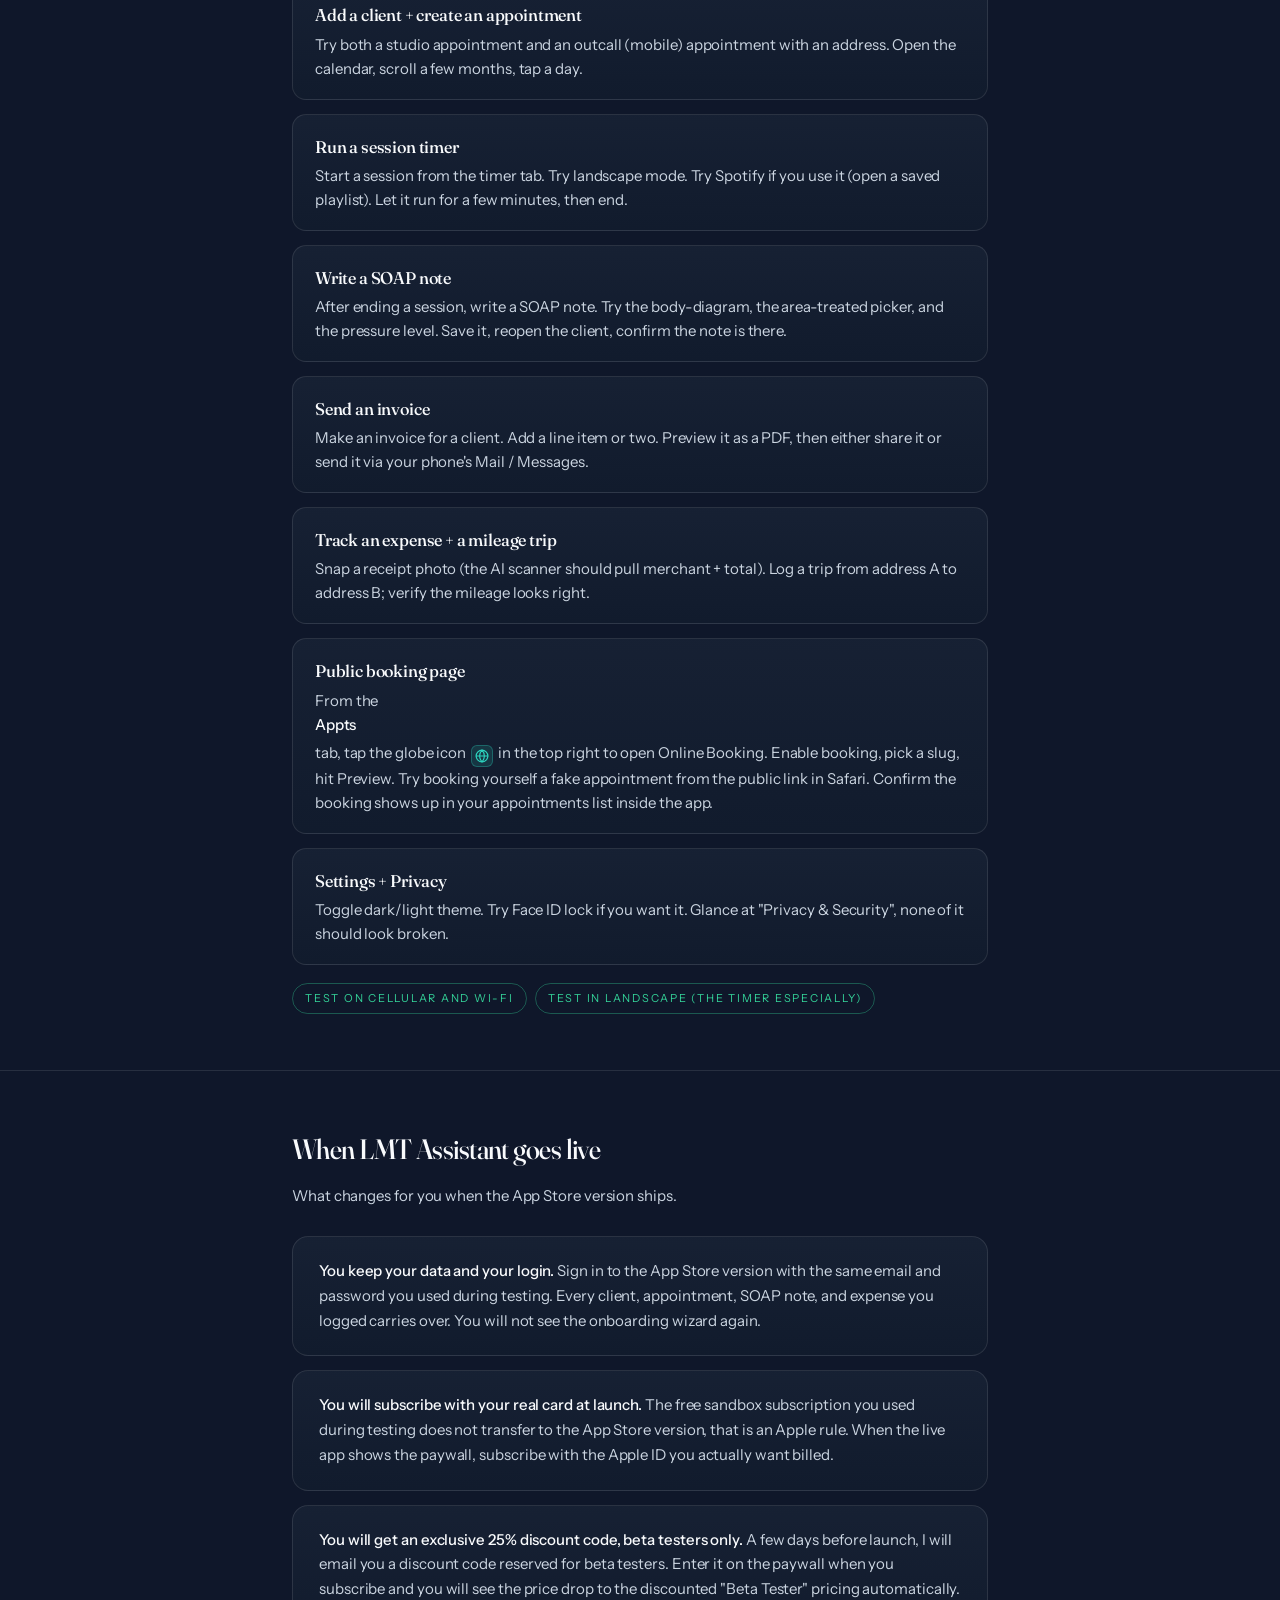
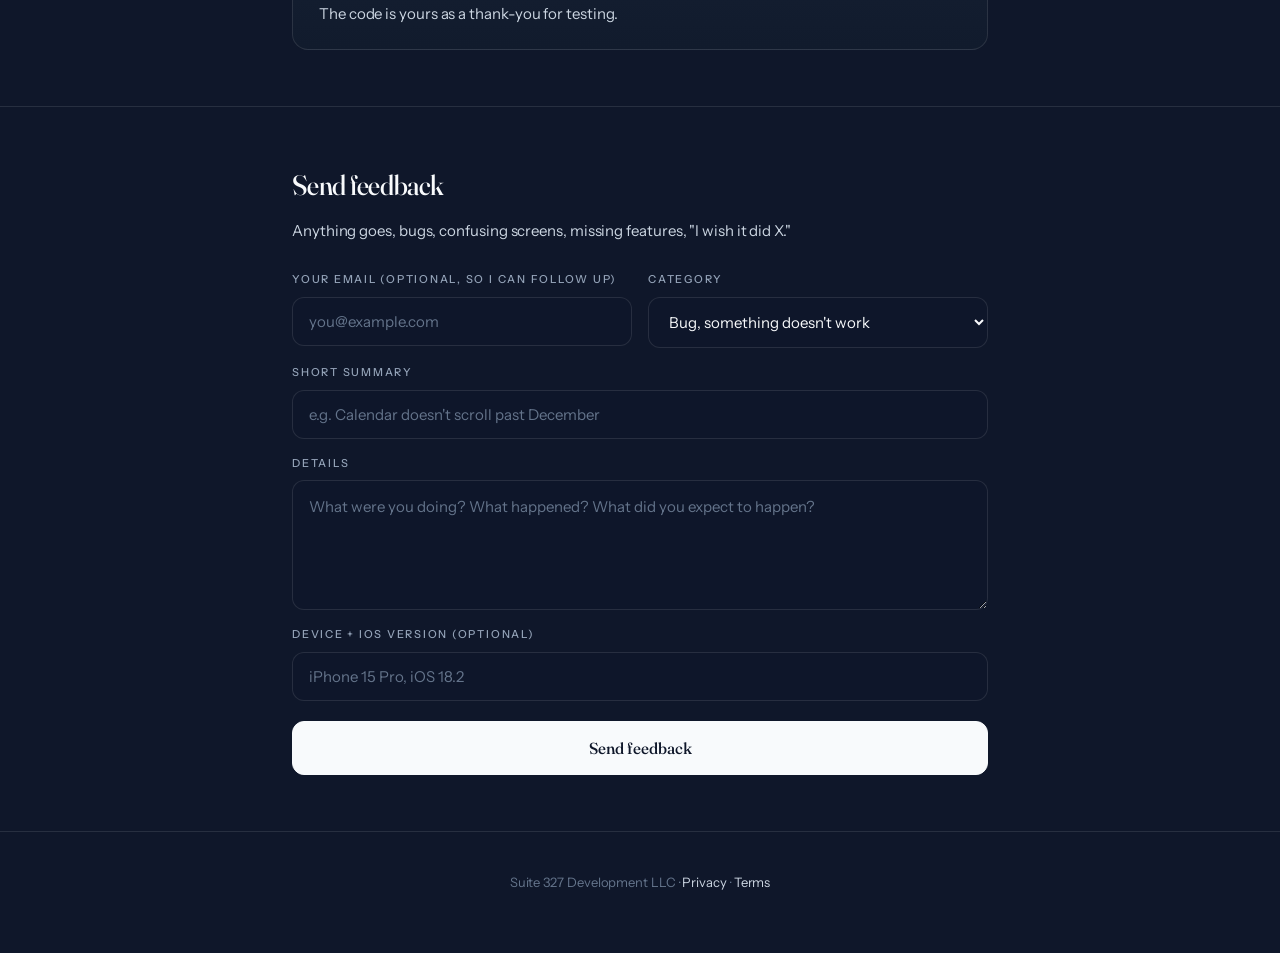
==== commit 172a5b42: "feat(betatesters): add 'when LMT Assistant goes live' section + discount code teaser" ====
--- a/betatesters/index.html
+++ b/betatesters/index.html
@@ -457,6 +457,26 @@
 
         <section>
             <div class="container">
+                <h2>When LMT Assistant goes live</h2>
+                <p class="section-sub">What changes for you when the App Store version ships.</p>
+
+                <div class="info-card">
+                    <strong>You keep your data and your login.</strong>
+                    Sign in to the App Store version with the same email and password you used during testing. Every client, appointment, SOAP note, and expense you logged carries over. You will not see the onboarding wizard again.
+                </div>
+                <div class="info-card">
+                    <strong>You will subscribe with your real card at launch.</strong>
+                    The free sandbox subscription you used during testing does not transfer to the App Store version, that is an Apple rule. When the live app shows the paywall, subscribe with the Apple ID you actually want billed.
+                </div>
+                <div class="info-card">
+                    <strong>You will get an exclusive 25% discount code, beta testers only.</strong>
+                    A few days before launch, I will email you a discount code reserved for beta testers. Enter it on the paywall when you subscribe and you will see the price drop to the discounted "Beta Tester" pricing automatically. The code is yours as a thank-you for testing.
+                </div>
+            </div>
+        </section>
+
+        <section>
+            <div class="container">
                 <h2>Send feedback</h2>
                 <p class="section-sub">Anything goes, bugs, confusing screens, missing features, "I wish it did X."</p>
 
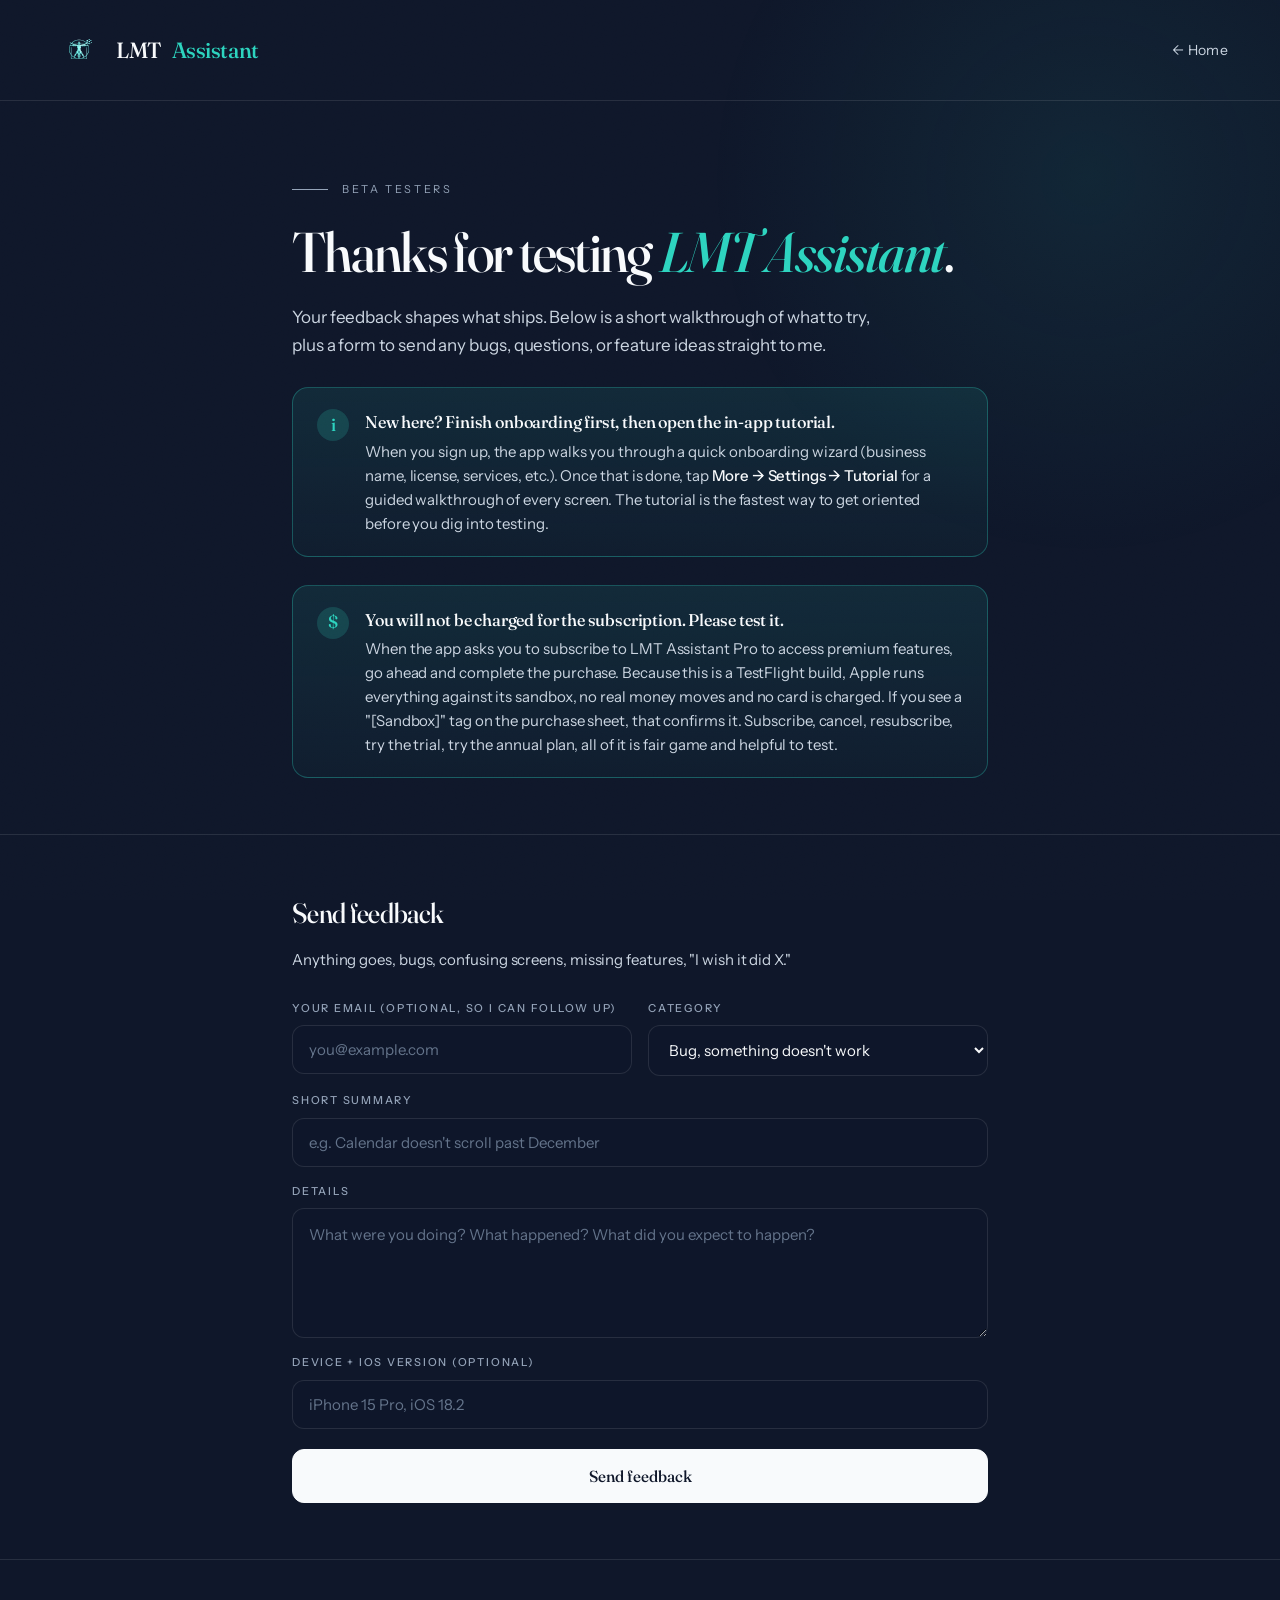
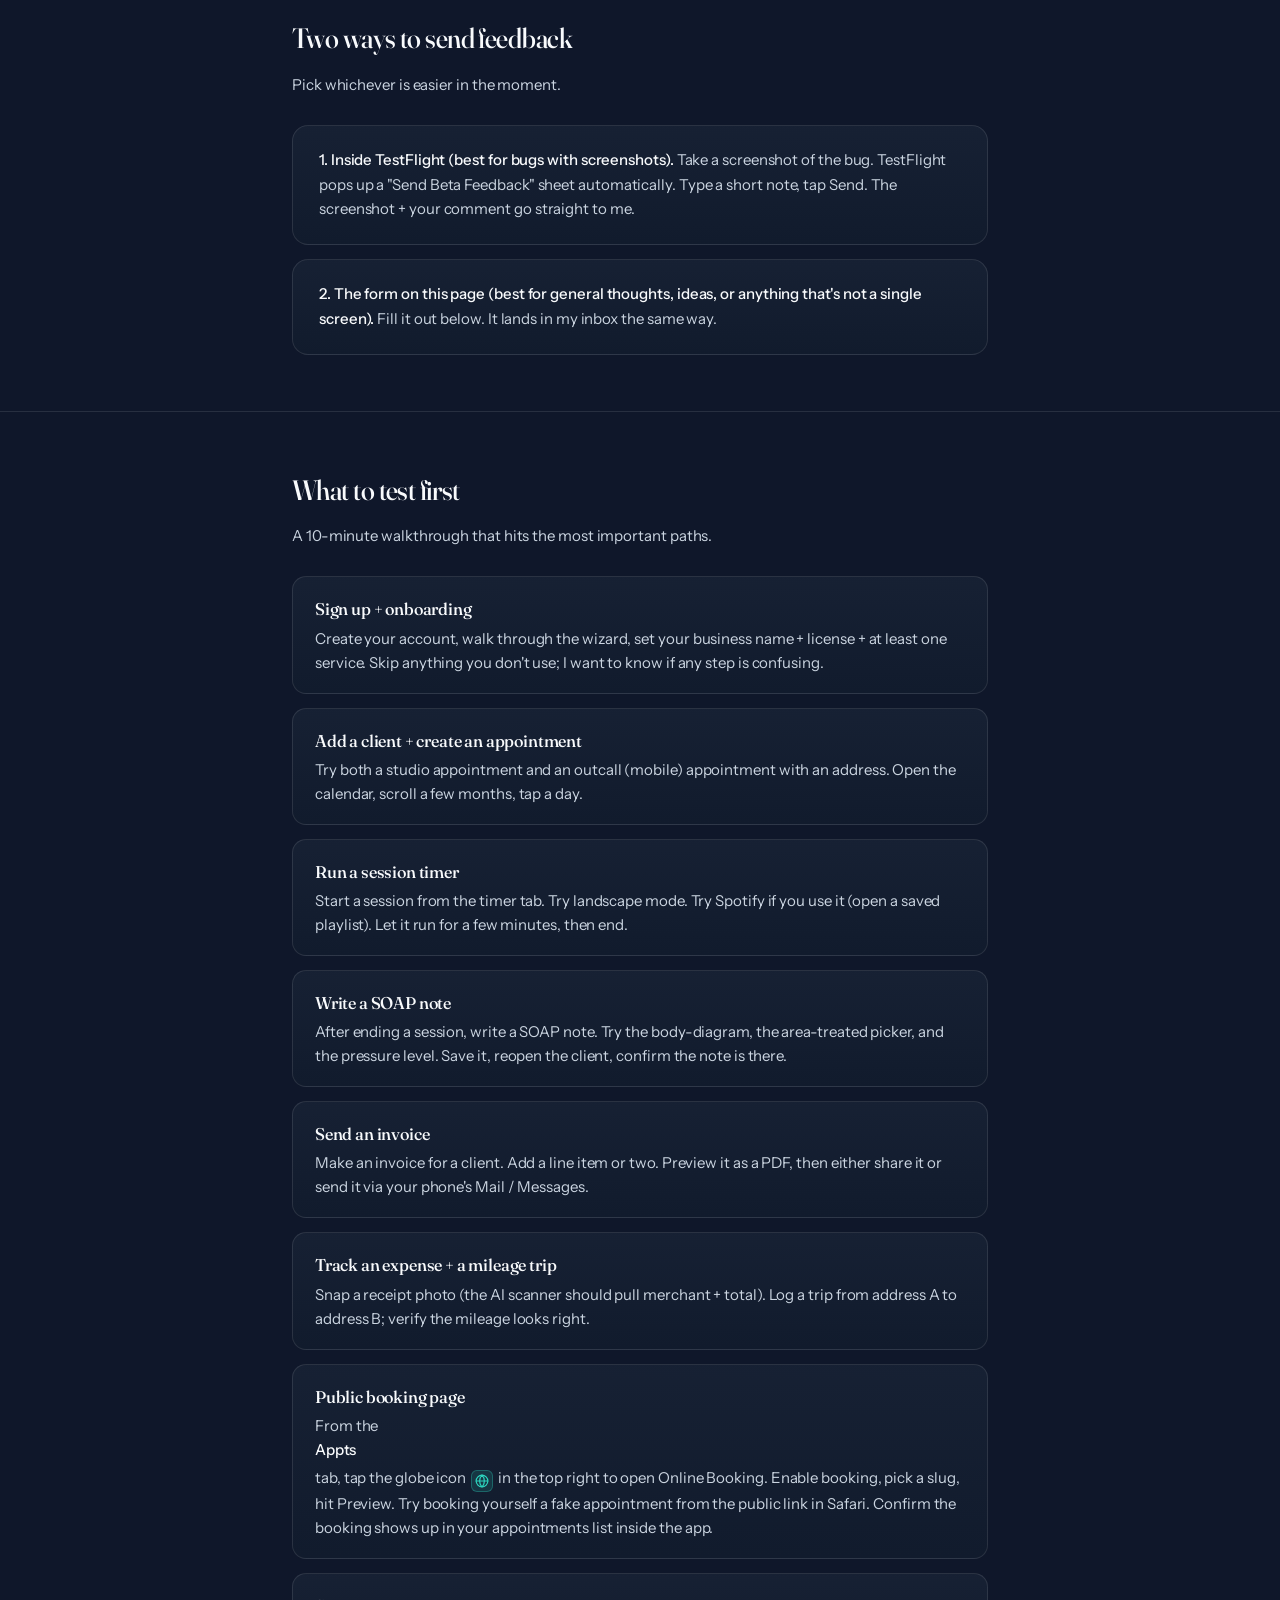
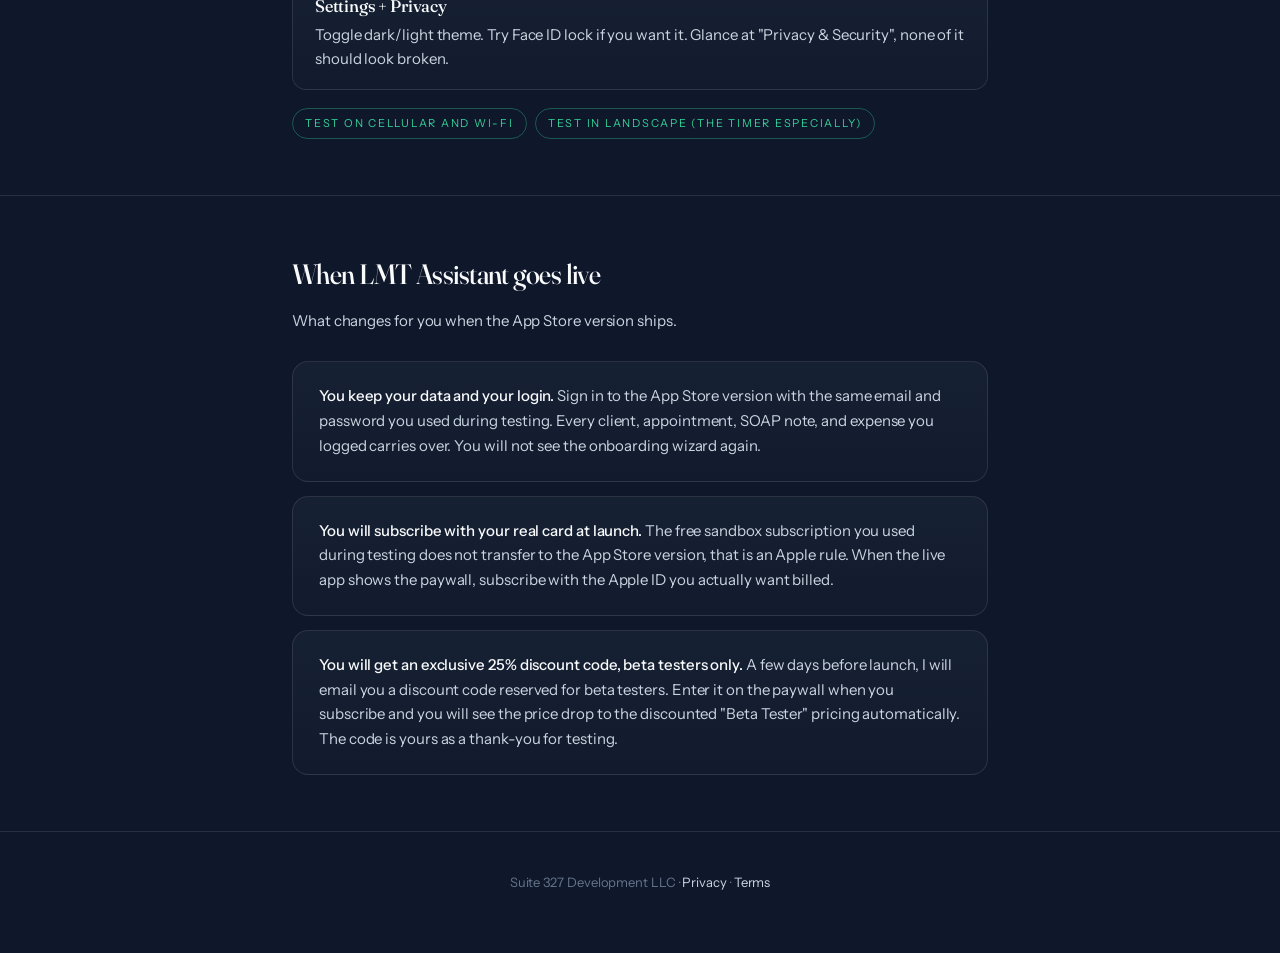
==== commit 39d97a6d: "feat(betatesters): move feedback form above the informational sections" ====
--- a/betatesters/index.html
+++ b/betatesters/index.html
@@ -390,93 +390,6 @@
 
         <section>
             <div class="container">
-                <h2>Two ways to send feedback</h2>
-                <p class="section-sub">Pick whichever is easier in the moment.</p>
-
-                <div class="info-card">
-                    <strong>1. Inside TestFlight (best for bugs with screenshots).</strong>
-                    Take a screenshot of the bug. TestFlight pops up a "Send Beta Feedback" sheet automatically. Type a short note, tap Send. The screenshot + your comment go straight to me.
-                </div>
-                <div class="info-card">
-                    <strong>2. The form on this page (best for general thoughts, ideas, or anything that's not a single screen).</strong>
-                    Fill it out below. It lands in my inbox the same way.
-                </div>
-            </div>
-        </section>
-
-        <section>
-            <div class="container">
-                <h2>What to test first</h2>
-                <p class="section-sub">A 10-minute walkthrough that hits the most important paths.</p>
-
-                <ul class="checklist">
-                    <li>
-                        <strong>Sign up + onboarding</strong>
-                        Create your account, walk through the wizard, set your business name + license + at least one service. Skip anything you don't use; I want to know if any step is confusing.
-                    </li>
-                    <li>
-                        <strong>Add a client + create an appointment</strong>
-                        Try both a studio appointment and an outcall (mobile) appointment with an address. Open the calendar, scroll a few months, tap a day.
-                    </li>
-                    <li>
-                        <strong>Run a session timer</strong>
-                        Start a session from the timer tab. Try landscape mode. Try Spotify if you use it (open a saved playlist). Let it run for a few minutes, then end.
-                    </li>
-                    <li>
-                        <strong>Write a SOAP note</strong>
-                        After ending a session, write a SOAP note. Try the body-diagram, the area-treated picker, and the pressure level. Save it, reopen the client, confirm the note is there.
-                    </li>
-                    <li>
-                        <strong>Send an invoice</strong>
-                        Make an invoice for a client. Add a line item or two. Preview it as a PDF, then either share it or send it via your phone's Mail / Messages.
-                    </li>
-                    <li>
-                        <strong>Track an expense + a mileage trip</strong>
-                        Snap a receipt photo (the AI scanner should pull merchant + total). Log a trip from address A to address B; verify the mileage looks right.
-                    </li>
-                    <li>
-                        <strong>Public booking page</strong>
-                        From the <strong style="color: var(--cream); font-family: inherit; font-size: inherit;">Appts</strong> tab, tap the globe icon
-                        <span class="inline-icon" aria-hidden="true">
-                            <svg xmlns="http://www.w3.org/2000/svg" width="14" height="14" viewBox="0 0 24 24" fill="none" stroke="#2DD4BF" stroke-width="2" stroke-linecap="round" stroke-linejoin="round"><circle cx="12" cy="12" r="10"/><path d="M12 2a14.5 14.5 0 0 0 0 20 14.5 14.5 0 0 0 0-20"/><path d="M2 12h20"/></svg>
-                        </span>
-                        in the top right to open Online Booking. Enable booking, pick a slug, hit Preview. Try booking yourself a fake appointment from the public link in Safari. Confirm the booking shows up in your appointments list inside the app.
-                    </li>
-                    <li>
-                        <strong>Settings + Privacy</strong>
-                        Toggle dark/light theme. Try Face ID lock if you want it. Glance at "Privacy & Security", none of it should look broken.
-                    </li>
-                </ul>
-
-                <div class="pill-row">
-                    <span class="pill pill-good">Test on cellular and Wi-Fi</span>
-                    <span class="pill pill-good">Test in landscape (the timer especially)</span>
-                </div>
-            </div>
-        </section>
-
-        <section>
-            <div class="container">
-                <h2>When LMT Assistant goes live</h2>
-                <p class="section-sub">What changes for you when the App Store version ships.</p>
-
-                <div class="info-card">
-                    <strong>You keep your data and your login.</strong>
-                    Sign in to the App Store version with the same email and password you used during testing. Every client, appointment, SOAP note, and expense you logged carries over. You will not see the onboarding wizard again.
-                </div>
-                <div class="info-card">
-                    <strong>You will subscribe with your real card at launch.</strong>
-                    The free sandbox subscription you used during testing does not transfer to the App Store version, that is an Apple rule. When the live app shows the paywall, subscribe with the Apple ID you actually want billed.
-                </div>
-                <div class="info-card">
-                    <strong>You will get an exclusive 25% discount code, beta testers only.</strong>
-                    A few days before launch, I will email you a discount code reserved for beta testers. Enter it on the paywall when you subscribe and you will see the price drop to the discounted "Beta Tester" pricing automatically. The code is yours as a thank-you for testing.
-                </div>
-            </div>
-        </section>
-
-        <section>
-            <div class="container">
                 <h2>Send feedback</h2>
                 <p class="section-sub">Anything goes, bugs, confusing screens, missing features, "I wish it did X."</p>
 
@@ -519,6 +432,94 @@
                 </form>
             </div>
         </section>
+
+        <section>
+            <div class="container">
+                <h2>Two ways to send feedback</h2>
+                <p class="section-sub">Pick whichever is easier in the moment.</p>
+
+                <div class="info-card">
+                    <strong>1. Inside TestFlight (best for bugs with screenshots).</strong>
+                    Take a screenshot of the bug. TestFlight pops up a "Send Beta Feedback" sheet automatically. Type a short note, tap Send. The screenshot + your comment go straight to me.
+                </div>
+                <div class="info-card">
+                    <strong>2. The form on this page (best for general thoughts, ideas, or anything that's not a single screen).</strong>
+                    Fill it out below. It lands in my inbox the same way.
+                </div>
+            </div>
+        </section>
+
+        <section>
+            <div class="container">
+                <h2>What to test first</h2>
+                <p class="section-sub">A 10-minute walkthrough that hits the most important paths.</p>
+
+                <ul class="checklist">
+                    <li>
+                        <strong>Sign up + onboarding</strong>
+                        Create your account, walk through the wizard, set your business name + license + at least one service. Skip anything you don't use; I want to know if any step is confusing.
+                    </li>
+                    <li>
+                        <strong>Add a client + create an appointment</strong>
+                        Try both a studio appointment and an outcall (mobile) appointment with an address. Open the calendar, scroll a few months, tap a day.
+                    </li>
+                    <li>
+                        <strong>Run a session timer</strong>
+                        Start a session from the timer tab. Try landscape mode. Try Spotify if you use it (open a saved playlist). Let it run for a few minutes, then end.
+                    </li>
+                    <li>
+                        <strong>Write a SOAP note</strong>
+                        After ending a session, write a SOAP note. Try the body-diagram, the area-treated picker, and the pressure level. Save it, reopen the client, confirm the note is there.
+                    </li>
+                    <li>
+                        <strong>Send an invoice</strong>
+                        Make an invoice for a client. Add a line item or two. Preview it as a PDF, then either share it or send it via your phone's Mail / Messages.
+                    </li>
+                    <li>
+                        <strong>Track an expense + a mileage trip</strong>
+                        Snap a receipt photo (the AI scanner should pull merchant + total). Log a trip from address A to address B; verify the mileage looks right.
+                    </li>
+                    <li>
+                        <strong>Public booking page</strong>
+                        From the <strong style="color: var(--cream); font-family: inherit; font-size: inherit;">Appts</strong> tab, tap the globe icon
+                        <span class="inline-icon" aria-hidden="true">
+                            <svg xmlns="http://www.w3.org/2000/svg" width="14" height="14" viewBox="0 0 24 24" fill="none" stroke="#2DD4BF" stroke-width="2" stroke-linecap="round" stroke-linejoin="round"><circle cx="12" cy="12" r="10"/><path d="M12 2a14.5 14.5 0 0 0 0 20 14.5 14.5 0 0 0 0-20"/><path d="M2 12h20"/></svg>
+                        </span>
+                        in the top right to open Online Booking. Enable booking, pick a slug, hit Preview. Try booking yourself a fake appointment from the public link in Safari. Confirm the booking shows up in your appointments list inside the app.
+                    </li>
+                    <li>
+                        <strong>Settings + Privacy</strong>
+                        Toggle dark/light theme. Try Face ID lock if you want it. Glance at "Privacy & Security", none of it should look broken.
+                    </li>
+                </ul>
+
+                <div class="pill-row">
+                    <span class="pill pill-good">Test on cellular and Wi-Fi</span>
+                    <span class="pill pill-good">Test in landscape (the timer especially)</span>
+                </div>
+            </div>
+        </section>
+
+        <section>
+            <div class="container">
+                <h2>When LMT Assistant goes live</h2>
+                <p class="section-sub">What changes for you when the App Store version ships.</p>
+
+                <div class="info-card">
+                    <strong>You keep your data and your login.</strong>
+                    Sign in to the App Store version with the same email and password you used during testing. Every client, appointment, SOAP note, and expense you logged carries over. You will not see the onboarding wizard again.
+                </div>
+                <div class="info-card">
+                    <strong>You will subscribe with your real card at launch.</strong>
+                    The free sandbox subscription you used during testing does not transfer to the App Store version, that is an Apple rule. When the live app shows the paywall, subscribe with the Apple ID you actually want billed.
+                </div>
+                <div class="info-card">
+                    <strong>You will get an exclusive 25% discount code, beta testers only.</strong>
+                    A few days before launch, I will email you a discount code reserved for beta testers. Enter it on the paywall when you subscribe and you will see the price drop to the discounted "Beta Tester" pricing automatically. The code is yours as a thank-you for testing.
+                </div>
+            </div>
+        </section>
+
     </main>
 
     <footer>
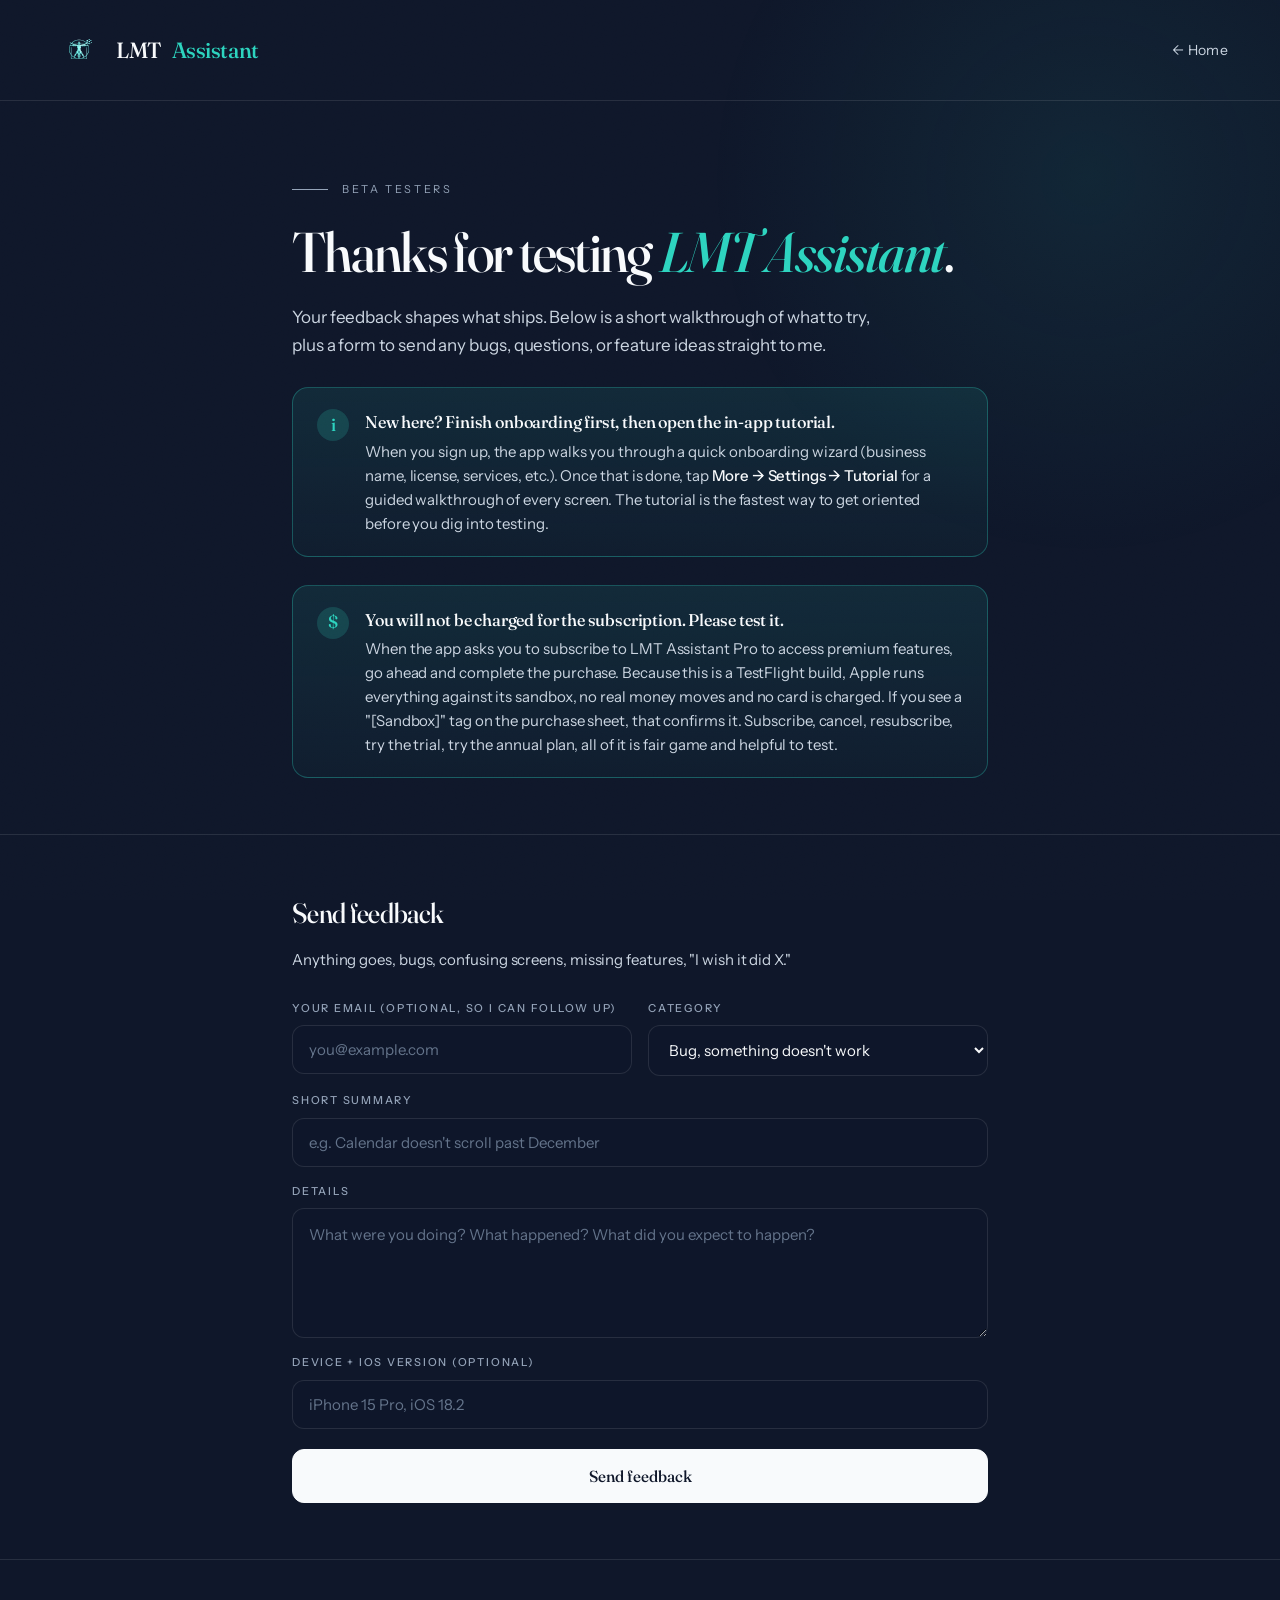
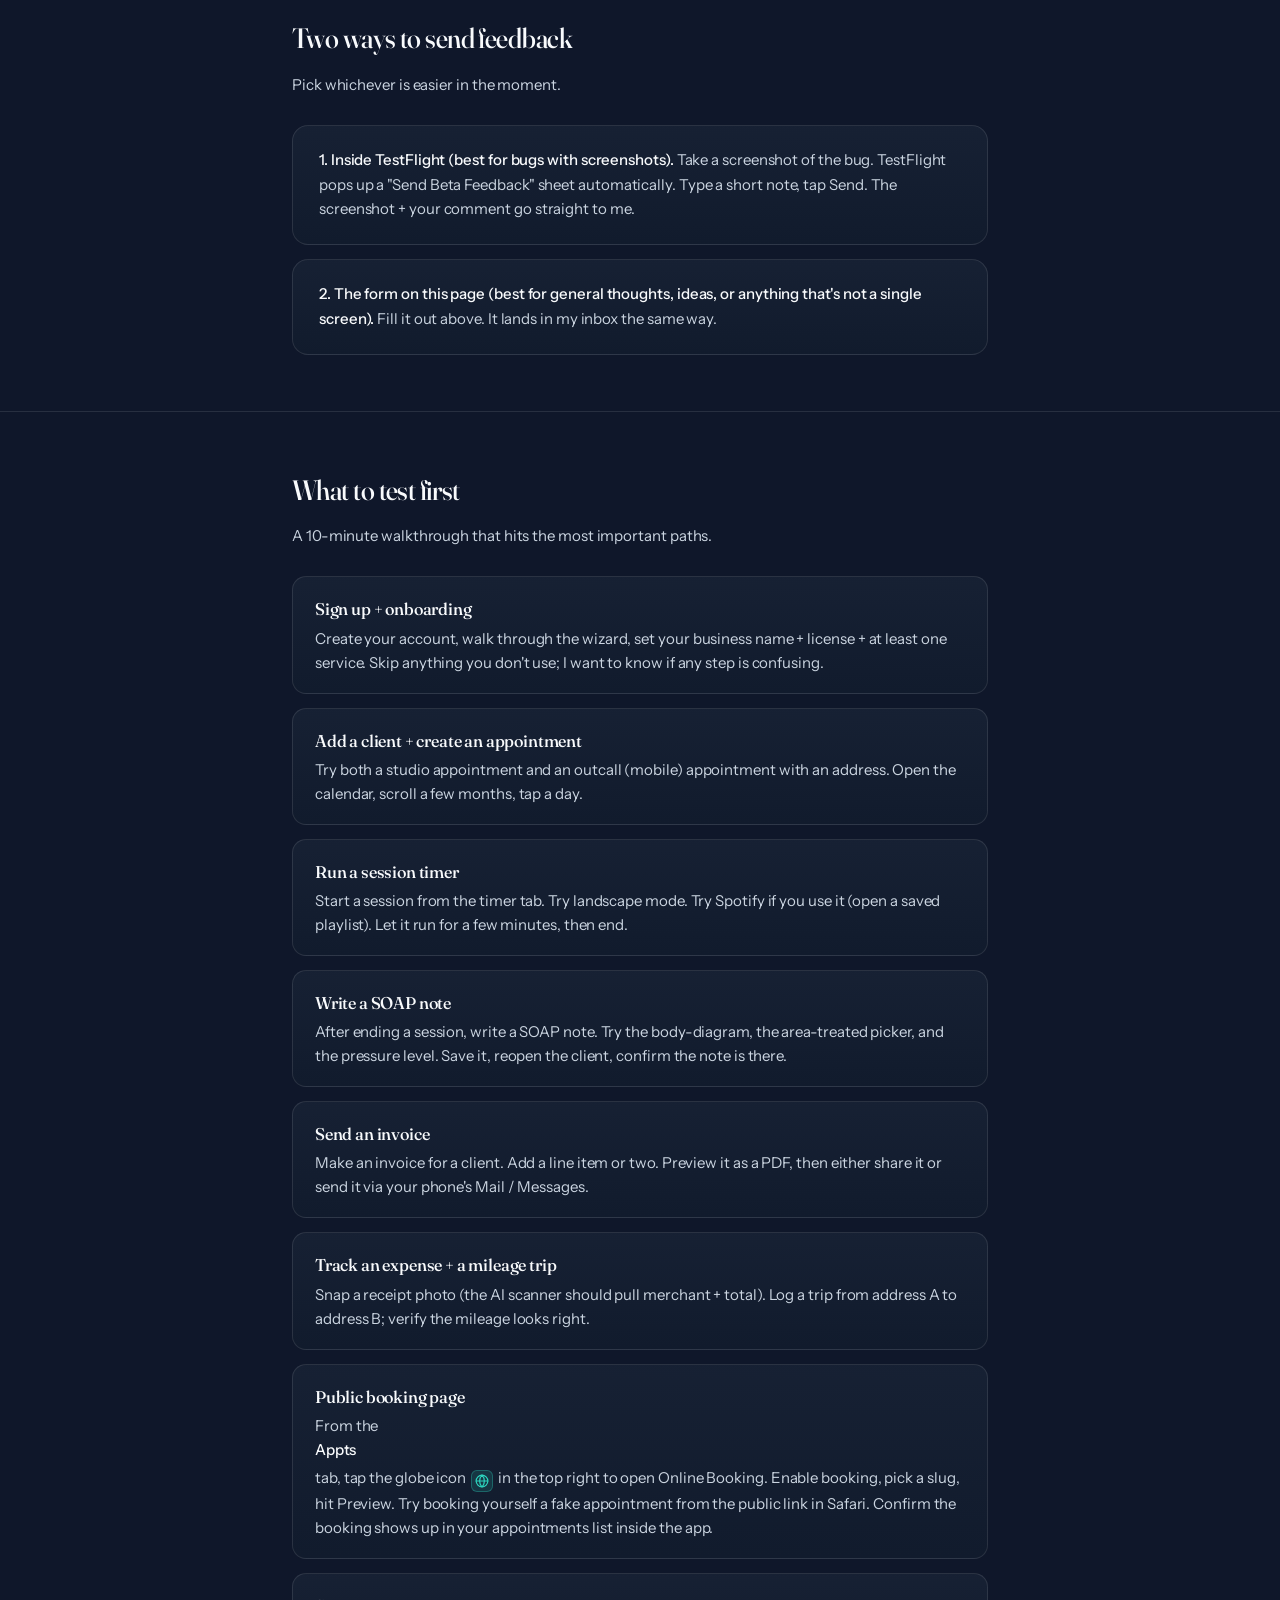
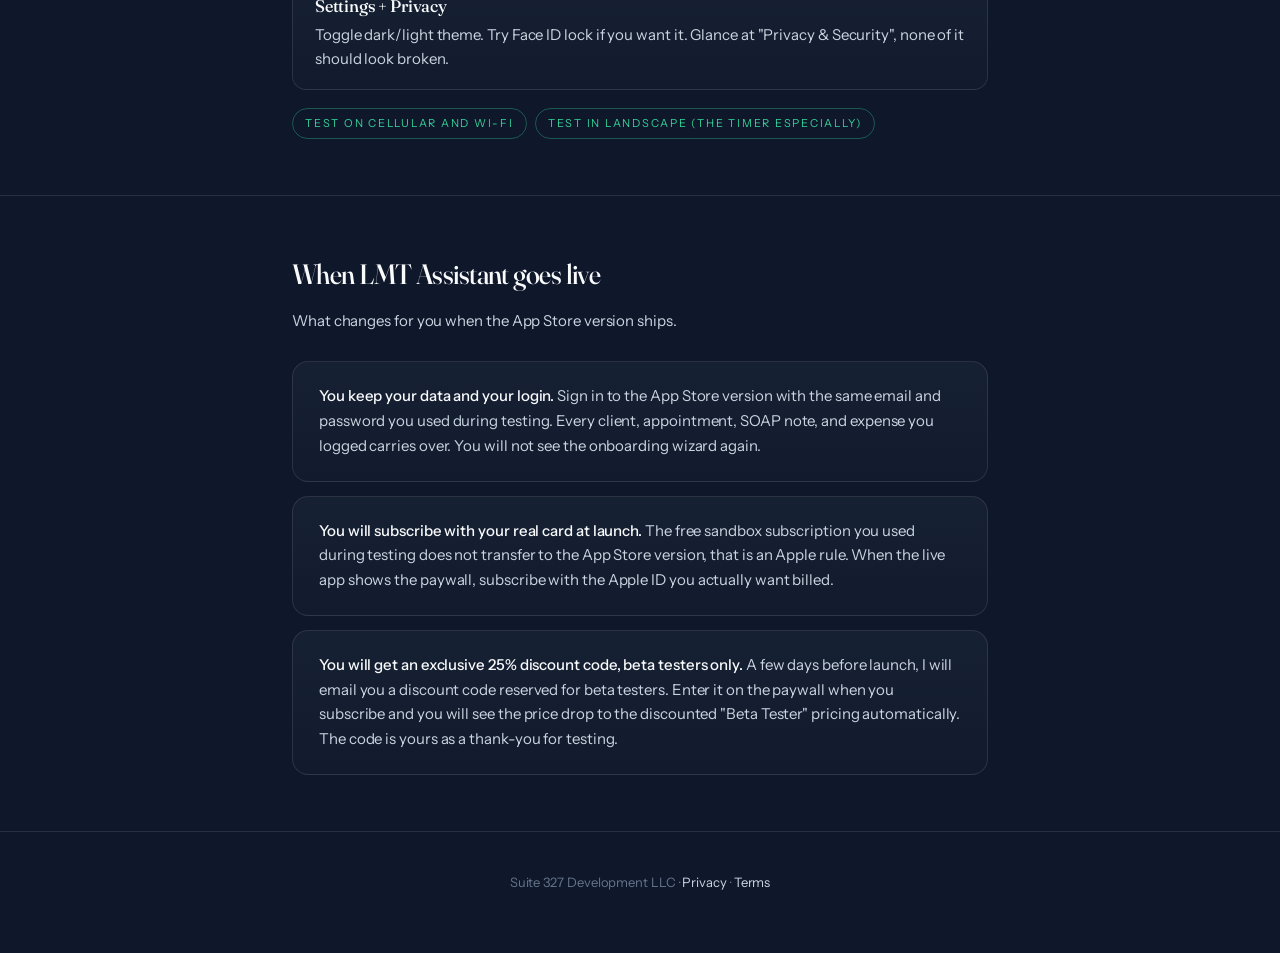
==== commit 08503236: "fix(betatesters): 'fill it out below' → 'above' (form is now at the top)" ====
--- a/betatesters/index.html
+++ b/betatesters/index.html
@@ -444,7 +444,7 @@
                 </div>
                 <div class="info-card">
                     <strong>2. The form on this page (best for general thoughts, ideas, or anything that's not a single screen).</strong>
-                    Fill it out below. It lands in my inbox the same way.
+                    Fill it out above. It lands in my inbox the same way.
                 </div>
             </div>
         </section>
